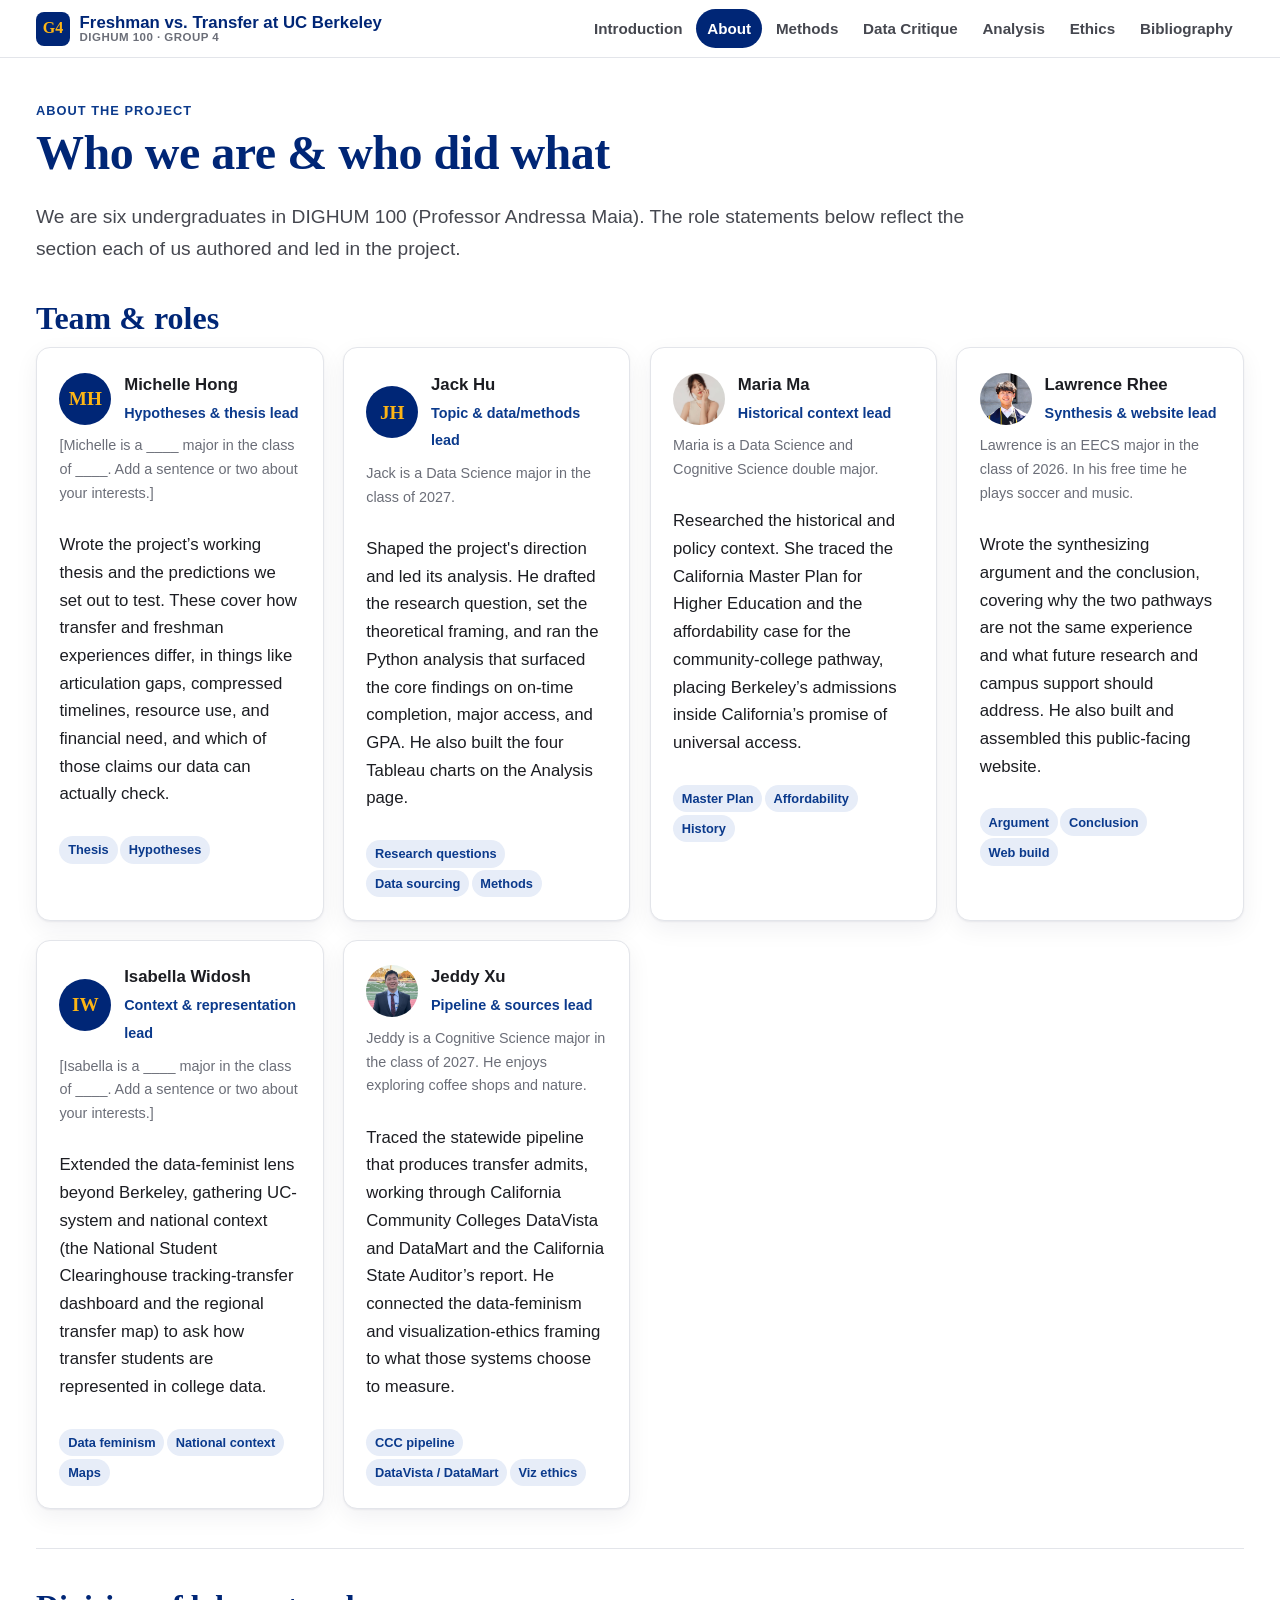
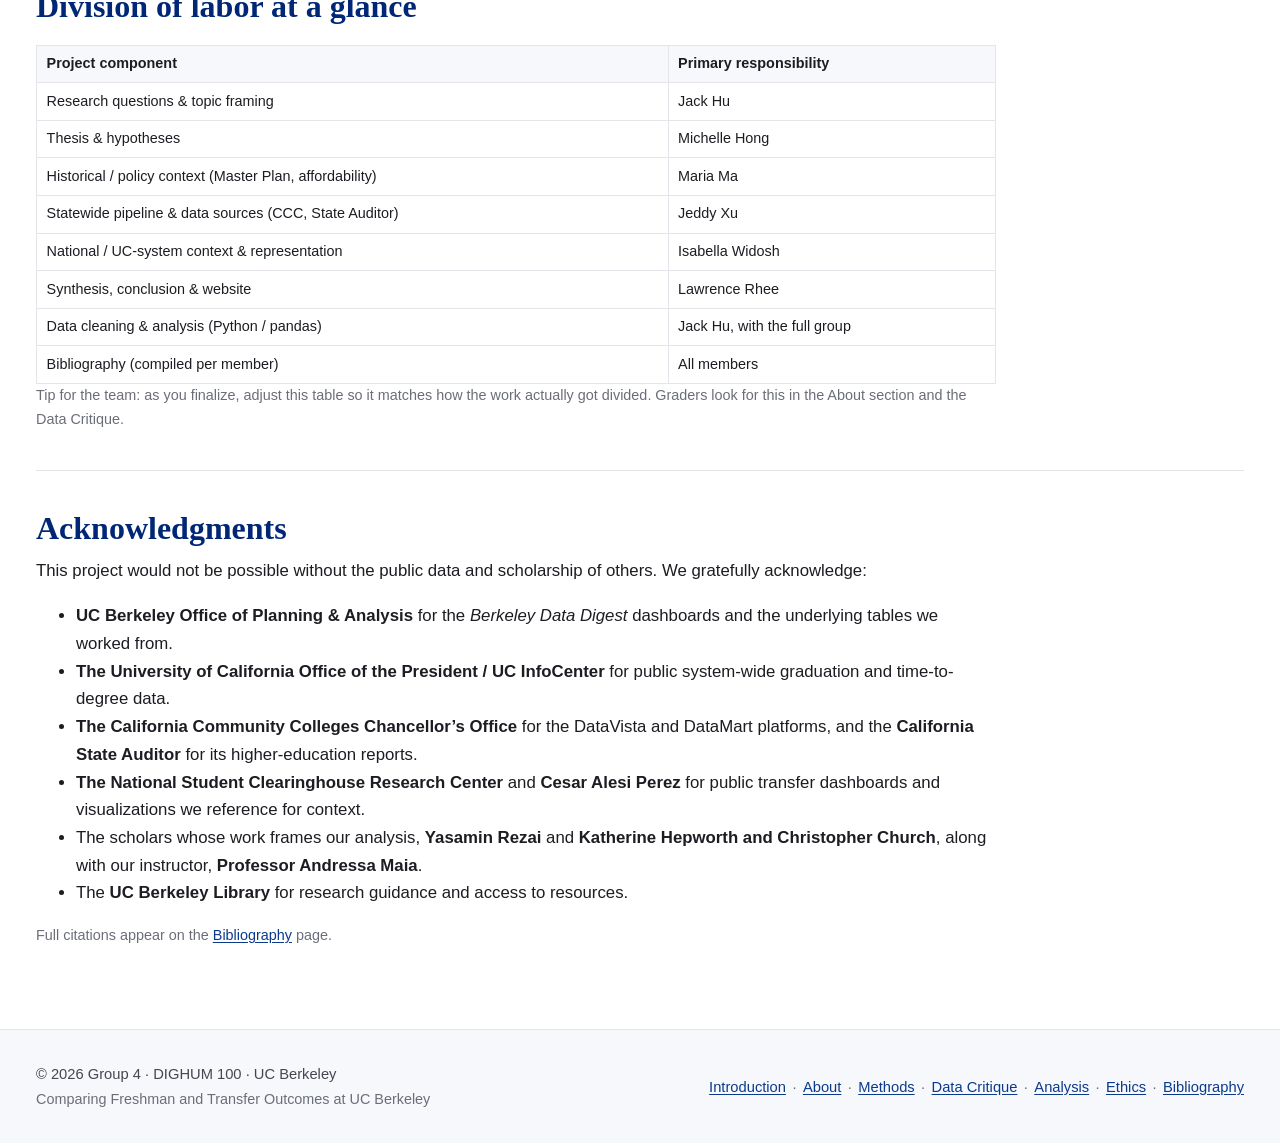
==== about.html @ 7265c047 "added bio" ====
<!DOCTYPE html>
<html lang="en">

<head>
  <meta charset="UTF-8" />
  <meta name="viewport" content="width=device-width, initial-scale=1.0" />
  <title>About · Freshman vs. Transfer Outcomes at UC Berkeley</title>
  <meta name="description"
    content="Group 4 member bios, role statements, and acknowledgments for the DIGHUM 100 project on UC Berkeley freshman vs. transfer outcomes." />
  <link rel="stylesheet" href="assets/css/styles.css" />
</head>

<body>
  <a class="skip-link" href="#main">Skip to main content</a>

  <header class="site-header">
    <div class="nav-wrap">
      <a class="brand" href="index.html">
        <span class="mark" aria-hidden="true">G4</span>
        <span class="brand-text">Freshman vs. Transfer at UC&nbsp;Berkeley<small>DIGHUM 100 · Group 4</small></span>
      </a>
      <nav class="site-nav" aria-label="Primary">
        <ul>
          <li><a href="index.html">Introduction</a></li>
          <li><a href="about.html" aria-current="page">About</a></li>
          <li><a href="methods.html">Methods</a></li>
          <li><a href="data-critique.html">Data Critique</a></li>
          <li><a href="analysis.html">Analysis</a></li>
          <li><a href="ethics.html">Ethics</a></li>
          <li><a href="bibliography.html">Bibliography</a></li>
        </ul>
      </nav>
    </div>
  </header>

  <main id="main" class="container">
    <span class="kicker">About the project</span>
    <h1>Who we are &amp; who did what</h1>
    <p class="lead prose-wide">We are six undergraduates in DIGHUM 100 (Professor Andressa Maia). The role
      statements below reflect the section each of us authored and led in the project.</p>

    <h2>Team &amp; roles</h2>
    <div class="grid grid-3">

      <article class="card bio-card">
        <div class="bio-head"><span class="avatar" aria-hidden="true">MH</span>
          <div><strong>Michelle Hong</strong><br><span class="role">Hypotheses &amp; thesis lead</span></div>
        </div>
        <p class="muted small">[Michelle is a ____ major in the class of ____. Add a sentence or two about your
          interests.]</p>
        <p>Wrote the project’s working thesis and the predictions we set out to test. These cover how transfer
          and freshman experiences differ, in things like articulation gaps, compressed timelines, resource use,
          and financial need, and which of those claims our data can actually check.</p>
        <div><span class="tag">Thesis</span><span class="tag">Hypotheses</span></div>
      </article>

      <article class="card bio-card">
        <div class="bio-head"><span class="avatar" aria-hidden="true">JH</span>
          <div><strong>Jack Hu</strong><br><span class="role">Topic &amp; data/methods lead</span></div>
        </div>
        <p class="muted small">Jack is a Data Science major in the class of 2027.</p>
        <p>Shaped the project's direction and led its analysis. He drafted the research question, set the
          theoretical framing, and ran the Python analysis that surfaced the core findings on on-time
          completion, major access, and GPA. He also built the four Tableau charts on the Analysis page.</p>
        <div><span class="tag">Research questions</span><span class="tag">Data sourcing</span><span
            class="tag">Methods</span></div>
      </article>

      <article class="card bio-card">
        <div class="bio-head"><img class="avatar" src="assets/img/maria-ma.jpg" alt="Maria Ma" width="52" height="52" />
          <div><strong>Maria Ma</strong><br><span class="role">Historical context lead</span></div>
        </div>
        <p class="muted small">Maria is a Data Science and Cognitive Science double major.</p>
        <p>Researched the historical and policy context. She traced the California Master Plan for Higher
          Education and the affordability case for the community-college pathway, placing Berkeley’s admissions
          inside California’s promise of universal access.</p>
        <div><span class="tag">Master Plan</span><span class="tag">Affordability</span><span class="tag">History</span>
        </div>
      </article>

      <article class="card bio-card">
        <div class="bio-head"><img class="avatar" src="assets/img/lawrence-rhee.jpg" alt="Lawrence Rhee" width="52"
            height="52" />
          <div><strong>Lawrence Rhee</strong><br><span class="role">Synthesis &amp; website lead</span></div>
        </div>
        <p class="muted small">Lawrence is an EECS major in the class of 2026. In his free time he plays soccer and
          music.</p>
        <p>Wrote the synthesizing argument and the conclusion, covering why the two pathways are not the same
          experience and what future research and campus support should address. He also built and assembled
          this public-facing website.</p>
        <div><span class="tag">Argument</span><span class="tag">Conclusion</span><span class="tag">Web build</span>
        </div>
      </article>

      <article class="card bio-card">
        <div class="bio-head"><span class="avatar" aria-hidden="true">IW</span>
          <div><strong>Isabella Widosh</strong><br><span class="role">Context &amp; representation lead</span></div>
        </div>
        <p class="muted small">[Isabella is a ____ major in the class of ____. Add a sentence or two about your
          interests.]</p>
        <p>Extended the data-feminist lens beyond Berkeley, gathering UC-system and national context (the
          National Student Clearinghouse tracking-transfer dashboard and the regional transfer map) to ask how
          transfer students are represented in college data.</p>
        <div><span class="tag">Data feminism</span><span class="tag">National context</span><span
            class="tag">Maps</span></div>
      </article>

      <article class="card bio-card">
        <div class="bio-head"><img class="avatar" src="assets/img/jeddy-xu.jpg" alt="Jeddy Xu" width="52" height="52" />
          <div><strong>Jeddy Xu</strong><br><span class="role">Pipeline &amp; sources lead</span></div>
        </div>
        <p class="muted small">Jeddy is a Cognitive Science major in the class of 2027. He enjoys exploring coffee shops
          and nature.</p>
        <p>Traced the statewide pipeline that produces transfer admits, working through California Community
          Colleges DataVista and DataMart and the California State Auditor’s report. He connected the
          data-feminism and visualization-ethics framing to what those systems choose to measure.</p>
        <div><span class="tag">CCC pipeline</span><span class="tag">DataVista / DataMart</span><span class="tag">Viz
            ethics</span></div>
      </article>

    </div>

    <hr class="rule" />

    <div class="prose-wide">
      <h2>Division of labor at a glance</h2>
      <div class="table-scroll">
        <table class="tbl">
          <thead>
            <tr>
              <th>Project component</th>
              <th>Primary responsibility</th>
            </tr>
          </thead>
          <tbody>
            <tr>
              <td>Research questions &amp; topic framing</td>
              <td>Jack Hu</td>
            </tr>
            <tr>
              <td>Thesis &amp; hypotheses</td>
              <td>Michelle Hong</td>
            </tr>
            <tr>
              <td>Historical / policy context (Master Plan, affordability)</td>
              <td>Maria Ma</td>
            </tr>
            <tr>
              <td>Statewide pipeline &amp; data sources (CCC, State Auditor)</td>
              <td>Jeddy Xu</td>
            </tr>
            <tr>
              <td>National / UC-system context &amp; representation</td>
              <td>Isabella Widosh</td>
            </tr>
            <tr>
              <td>Synthesis, conclusion &amp; website</td>
              <td>Lawrence Rhee</td>
            </tr>
            <tr>
              <td>Data cleaning &amp; analysis (Python / pandas)</td>
              <td>Jack Hu, with the full group</td>
            </tr>
            <tr>
              <td>Bibliography (compiled per member)</td>
              <td>All members</td>
            </tr>
          </tbody>
        </table>
      </div>
      <p class="muted small">Tip for the team: as you finalize, adjust this table so it matches how the work
        actually got divided. Graders look for this in the About section and the Data Critique.</p>
    </div>

    <hr class="rule" />

    <div class="prose-wide">
      <h2>Acknowledgments</h2>
      <p>This project would not be possible without the public data and scholarship of others. We gratefully
        acknowledge:</p>
      <ul>
        <li><strong>UC Berkeley Office of Planning &amp; Analysis</strong> for the <em>Berkeley Data Digest</em>
          dashboards and the underlying tables we worked from.</li>
        <li><strong>The University of California Office of the President / UC InfoCenter</strong> for public
          system-wide graduation and time-to-degree data.</li>
        <li><strong>The California Community Colleges Chancellor’s Office</strong> for the DataVista and DataMart
          platforms, and the <strong>California State Auditor</strong> for its higher-education reports.</li>
        <li><strong>The National Student Clearinghouse Research Center</strong> and <strong>Cesar Alesi Perez</strong>
          for public transfer dashboards and visualizations we reference for context.</li>
        <li>The scholars whose work frames our analysis, <strong>Yasamin Rezai</strong> and
          <strong>Katherine Hepworth and Christopher Church</strong>, along with our instructor,
          <strong>Professor Andressa Maia</strong>.
        </li>
        <li>The <strong>UC Berkeley Library</strong> for research guidance and access to resources.</li>
      </ul>
      <p class="muted small">Full citations appear on the <a href="bibliography.html">Bibliography</a> page.</p>
    </div>

  </main>

  <footer class="site-footer">
    <div class="footer-inner">
      <div>© 2026 Group 4 · DIGHUM 100 · UC Berkeley<br>
        <span class="muted small">Comparing Freshman and Transfer Outcomes at UC Berkeley</span>
      </div>
      <nav aria-label="Footer">
        <a href="index.html">Introduction</a><span class="footer-sep" aria-hidden="true">·</span><a
          href="about.html">About</a><span class="footer-sep" aria-hidden="true">·</span><a
          href="methods.html">Methods</a><span class="footer-sep" aria-hidden="true">·</span><a
          href="data-critique.html">Data Critique</a><span class="footer-sep" aria-hidden="true">·</span><a
          href="analysis.html">Analysis</a><span class="footer-sep" aria-hidden="true">·</span><a
          href="ethics.html">Ethics</a><span class="footer-sep" aria-hidden="true">·</span><a
          href="bibliography.html">Bibliography</a>
      </nav>
    </div>
  </footer>
</body>

</html>
---- assets/css/styles.css ----
/* =========================================================================
   Comparing Freshman and Transfer Outcomes at UC Berkeley
   DIGHUM 100 — Group 4
   Shared stylesheet for all pages.
   Palette: UC Berkeley "Berkeley Blue" + "California Gold" (used as accents
   only; gold never carries body text because gold-on-white fails contrast).
   ========================================================================= */

:root {
  --berkeley-blue: #002676;
  --blue-700: #0b3a8c;
  --blue-100: #e7edf8;
  --gold: #fdb515;
  --gold-soft: #fff4d6;
  --ink: #1c1d22;
  --ink-soft: #45474f;
  --muted: #6b6e78;
  --line: #e3e5ea;
  --bg: #ffffff;
  --bg-alt: #f6f8fc;
  --good: #1d7a46;
  --warn: #b25a00;

  --maxw: 78rem;
  --readw: 44rem;          /* comfortable measure for long-form prose */
  --radius: 14px;
  --radius-sm: 8px;
  --shadow: 0 1px 2px rgba(8, 20, 48, .06), 0 8px 24px rgba(8, 20, 48, .06);

  --serif: "Iowan Old Style", "Palatino Linotype", Palatino, Georgia, "Times New Roman", serif;
  --sans: -apple-system, BlinkMacSystemFont, "Segoe UI", Roboto, Helvetica, Arial, sans-serif;
}

/* ---------- reset-ish ---------- */
*, *::before, *::after { box-sizing: border-box; }
html { scroll-behavior: smooth; -webkit-text-size-adjust: 100%; }
@media (prefers-reduced-motion: reduce) {
  html { scroll-behavior: auto; }
  * { animation-duration: .001ms !important; transition-duration: .001ms !important; }
}
body {
  margin: 0;
  font-family: var(--sans);
  color: var(--ink);
  background: var(--bg);
  line-height: 1.65;
  font-size: 1.05rem;
}
img, svg, canvas, iframe { max-width: 100%; }
img { height: auto; }

/* ---------- accessibility helpers ---------- */
.skip-link {
  position: absolute; left: -999px; top: 0; z-index: 100;
  background: var(--berkeley-blue); color: #fff; padding: .7rem 1rem;
  border-radius: 0 0 var(--radius-sm) 0; font-weight: 600;
}
.skip-link:focus { left: 0; }
.visually-hidden {
  position: absolute !important; width: 1px; height: 1px;
  padding: 0; margin: -1px; overflow: hidden; clip: rect(0 0 0 0); white-space: nowrap; border: 0;
}
/* Focus ring uses Berkeley blue (13.6:1 on white, WCAG 2.2 SC 1.4.11 pass) with a
   gold halo so it also reads on dark surfaces like the nav pills. */
:focus-visible { outline: 3px solid var(--berkeley-blue); outline-offset: 2px; box-shadow: 0 0 0 5px rgba(253,181,21,.5); border-radius: 4px; }

/* ---------- links & headings ---------- */
a { color: var(--blue-700); text-underline-offset: 2px; }
a:hover { color: var(--berkeley-blue); }
h1, h2, h3, h4 { font-family: var(--serif); line-height: 1.2; color: var(--berkeley-blue); }
h1 { font-size: clamp(1.9rem, 1.2rem + 2.6vw, 3rem); margin: 0 0 .4em; letter-spacing: -.01em; }
h2 { font-size: clamp(1.4rem, 1.1rem + 1.4vw, 2rem); margin: 2.2rem 0 .6rem; }
h3 { font-size: 1.25rem; margin: 1.6rem 0 .4rem; color: var(--ink); }
p { margin: 0 0 1.1rem; }
.lead { font-size: 1.2rem; color: var(--ink-soft); }
.muted { color: var(--muted); }
.small { font-size: .9rem; }

/* ---------- header / nav ---------- */
.site-header {
  position: sticky; top: 0; z-index: 50;
  background: rgba(255,255,255,.92);
  backdrop-filter: saturate(140%) blur(8px);
  border-bottom: 1px solid var(--line);
}
.nav-wrap {
  max-width: var(--maxw); margin: 0 auto; padding: .55rem 1.25rem;
  display: flex; align-items: center; gap: 1rem; flex-wrap: wrap;
}
.brand { display: flex; align-items: center; gap: .6rem; text-decoration: none; color: var(--berkeley-blue); font-weight: 700; }
.brand .mark {
  width: 34px; height: 34px; border-radius: 8px; flex: none;
  background: var(--berkeley-blue);
  display: grid; place-items: center; color: var(--gold); font-family: var(--serif); font-weight: 800; font-size: 1rem;
}
.brand .brand-text { display: flex; flex-direction: column; line-height: 1.05; }
.brand .brand-text small { font-weight: 600; color: var(--muted); font-size: .72rem; letter-spacing: .04em; text-transform: uppercase; }
.site-nav { margin-left: auto; }
.site-nav ul { list-style: none; display: flex; flex-wrap: wrap; gap: .15rem; margin: 0; padding: 0; }
.site-nav a {
  display: block; padding: .45rem .7rem; border-radius: 999px; text-decoration: none;
  color: var(--ink-soft); font-weight: 600; font-size: .95rem;
}
.site-nav a:hover { background: var(--blue-100); color: var(--berkeley-blue); }
.site-nav a[aria-current="page"] { background: var(--berkeley-blue); color: #fff; }

/* ---------- layout ---------- */
.container { max-width: var(--maxw); margin: 0 auto; padding: 2.4rem 1.25rem 4rem; }
.prose { max-width: var(--readw); }
.prose-wide { max-width: 60rem; }
section { scroll-margin-top: 5rem; }

/* ---------- hero ---------- */
.hero {
  background:
    radial-gradient(1200px 480px at 85% -10%, rgba(253,181,21,.18), transparent 60%),
    linear-gradient(180deg, #f3f6fd 0%, #ffffff 100%);
  border-bottom: 1px solid var(--line);
}
.hero-inner { max-width: var(--maxw); margin: 0 auto; padding: 3.5rem 1.25rem 2.6rem; }
.hero .eyebrow {
  display: inline-block; font-weight: 700; letter-spacing: .08em; text-transform: uppercase;
  font-size: .78rem; color: var(--blue-700); background: var(--blue-100);
  padding: .3rem .7rem; border-radius: 999px; margin-bottom: 1rem;
}
.hero h1 { max-width: 18ch; }
.hero .lead { max-width: 52ch; }

/* ---------- buttons ---------- */
.btn {
  display: inline-flex; align-items: center; gap: .5rem;
  background: var(--berkeley-blue); color: #fff; text-decoration: none;
  padding: .7rem 1.15rem; border-radius: 999px; font-weight: 700; border: 2px solid var(--berkeley-blue);
}
.btn:hover { background: var(--blue-700); color: #fff; }
.btn.secondary { background: transparent; color: var(--berkeley-blue); }
.btn.secondary:hover { background: var(--blue-100); color: var(--berkeley-blue); }
.btn-row { display: flex; flex-wrap: wrap; gap: .7rem; margin-top: 1.4rem; }

/* ---------- cards & grids ---------- */
.grid { display: grid; gap: 1.2rem; }
.grid-2 { grid-template-columns: repeat(auto-fit, minmax(15rem, 1fr)); }
.grid-3 { grid-template-columns: repeat(auto-fit, minmax(16rem, 1fr)); }
.card {
  background: var(--bg); border: 1px solid var(--line); border-radius: var(--radius);
  padding: 1.4rem; box-shadow: var(--shadow);
}
.card h3 { margin-top: 0; }

/* question cards on the home page */
.rq { border-left: 5px solid var(--gold); background: var(--bg-alt); }
.rq .num { font-family: var(--serif); font-weight: 800; color: var(--berkeley-blue); font-size: 1.1rem; }

/* ---------- bios ---------- */
.bio-card { display: flex; flex-direction: column; gap: .5rem; }
.bio-head { display: flex; align-items: center; gap: .8rem; }
.avatar {
  width: 52px; height: 52px; border-radius: 50%; flex: none; object-fit: cover;
  background: var(--berkeley-blue); color: var(--gold);
  display: grid; place-items: center; font-family: var(--serif); font-weight: 800; font-size: 1.2rem;
}
.bio-card .role { font-weight: 700; color: var(--blue-700); font-size: .9rem; }
.tag {
  display: inline-block; font-size: .8rem; font-weight: 600;
  background: var(--blue-100); color: var(--blue-700); padding: .2rem .55rem; border-radius: 999px; margin: .15rem .15rem 0 0;
}

/* ---------- figures & charts ("splitting-a-sentence") ---------- */
figure.figure { margin: 2rem 0; }
.figure.float-wide { max-width: 60rem; }
.chart-box {
  position: relative; background: var(--bg); border: 1px solid var(--line);
  border-radius: var(--radius); padding: 1rem 1.1rem 1.2rem; box-shadow: var(--shadow);
}
.chart-box canvas { width: 100% !important; }
.chart-title { font-family: var(--serif); font-weight: 700; color: var(--berkeley-blue); margin: .1rem 0 .2rem; font-size: 1.1rem; }
figcaption {
  font-size: .92rem; color: var(--ink-soft); margin-top: .7rem; padding-left: .9rem;
  border-left: 3px solid var(--gold);
}
figcaption .src { color: var(--muted); display: block; margin-top: .3rem; font-size: .85rem; }
details.data-table { margin-top: .7rem; }
details.data-table summary { cursor: pointer; font-weight: 600; color: var(--blue-700); font-size: .9rem; }
table.tbl { border-collapse: collapse; width: 100%; margin-top: .6rem; font-size: .9rem; }
table.tbl th, table.tbl td { border: 1px solid var(--line); padding: .4rem .6rem; text-align: left; }
table.tbl th { background: var(--bg-alt); }

/* ---------- callouts ---------- */
.callout { border-radius: var(--radius); padding: 1rem 1.2rem; margin: 1.6rem 0; border: 1px solid var(--line); }
.callout h3 { margin-top: 0; }
.callout.note { background: var(--blue-100); border-color: #c9d8f3; }
.callout.lens { background: var(--gold-soft); border-color: #f3dca0; }
.callout.lens h3 { color: #7a4d00; }

/* draft / placeholder banner — DELETE before final submission */
.draft-banner {
  background: repeating-linear-gradient(45deg, #fff6e6, #fff6e6 12px, #fdeecb 12px, #fdeecb 24px);
  border: 1px solid #e9c879; color: #7a4d00;
  padding: .7rem 1.1rem; border-radius: var(--radius-sm); font-size: .92rem;
  display: flex; gap: .6rem; align-items: flex-start; margin: 1.4rem 0;
}
.draft-banner strong { color: #6a3d00; }

/* ---------- timeline ---------- */
.timeline { position: relative; margin: 1.6rem 0; padding-left: 1.6rem; border-left: 3px solid var(--blue-100); }
.timeline-item { position: relative; padding: 0 0 1.6rem .4rem; }
.timeline-item::before {
  content: ""; position: absolute; left: calc(-1.6rem - 9px); top: .35rem;
  width: 15px; height: 15px; border-radius: 50%; background: var(--gold); border: 3px solid #fff; box-shadow: 0 0 0 2px var(--gold);
}
.timeline-item .yr { font-family: var(--serif); font-weight: 800; color: var(--berkeley-blue); }
.timeline-item h3 { margin: .1rem 0 .2rem; }

/* ---------- diagram / illustration figures ---------- */
.diagram { background: var(--bg-alt); border: 1px solid var(--line); border-radius: var(--radius); padding: 1.2rem; overflow-x: auto; }
.table-scroll { overflow-x: auto; }

/* ---------- bibliography ---------- */
.bib-group { margin-bottom: 1.8rem; }
.bib-list { list-style: none; padding: 0; margin: 0; }
.bib-list li {
  padding-left: 2.2rem; text-indent: -2.2rem; /* hanging indent, MLA-style */
  margin-bottom: 1rem; line-height: 1.55;
}
.bib-list li a { word-break: break-word; }

/* ---------- misc ---------- */
.kicker { text-transform: uppercase; letter-spacing: .08em; font-size: .8rem; font-weight: 700; color: var(--blue-700); }
hr.rule { border: 0; border-top: 1px solid var(--line); margin: 2.4rem 0; }
.toc { font-size: .95rem; }
.toc a { display: inline-block; padding: .2rem .1rem; }

/* ---------- footer ---------- */
.site-footer { border-top: 1px solid var(--line); background: var(--bg-alt); }
.footer-inner {
  max-width: var(--maxw); margin: 0 auto; padding: 2rem 1.25rem;
  display: flex; flex-wrap: wrap; gap: 1rem 2rem; justify-content: space-between; align-items: center;
  color: var(--ink-soft); font-size: .92rem;
}
.footer-inner nav { display: flex; flex-wrap: wrap; align-items: center; gap: .1rem .4rem; }
.footer-inner nav a { white-space: nowrap; }
.footer-inner nav .footer-sep { color: var(--muted); }

/* ---------- responsive ---------- */
@media (max-width: 720px) {
  body { font-size: 1rem; }
  .site-nav { width: 100%; margin-left: 0; }
  .site-nav ul { justify-content: flex-start; }
  .hero-inner { padding-top: 2.4rem; }
  table.tbl { font-size: .9rem; }
  .table-scroll table.tbl { min-width: 560px; }   /* scroll instead of crushing columns */
  .diagram svg { min-width: 460px; }               /* keep illustration labels legible */
}
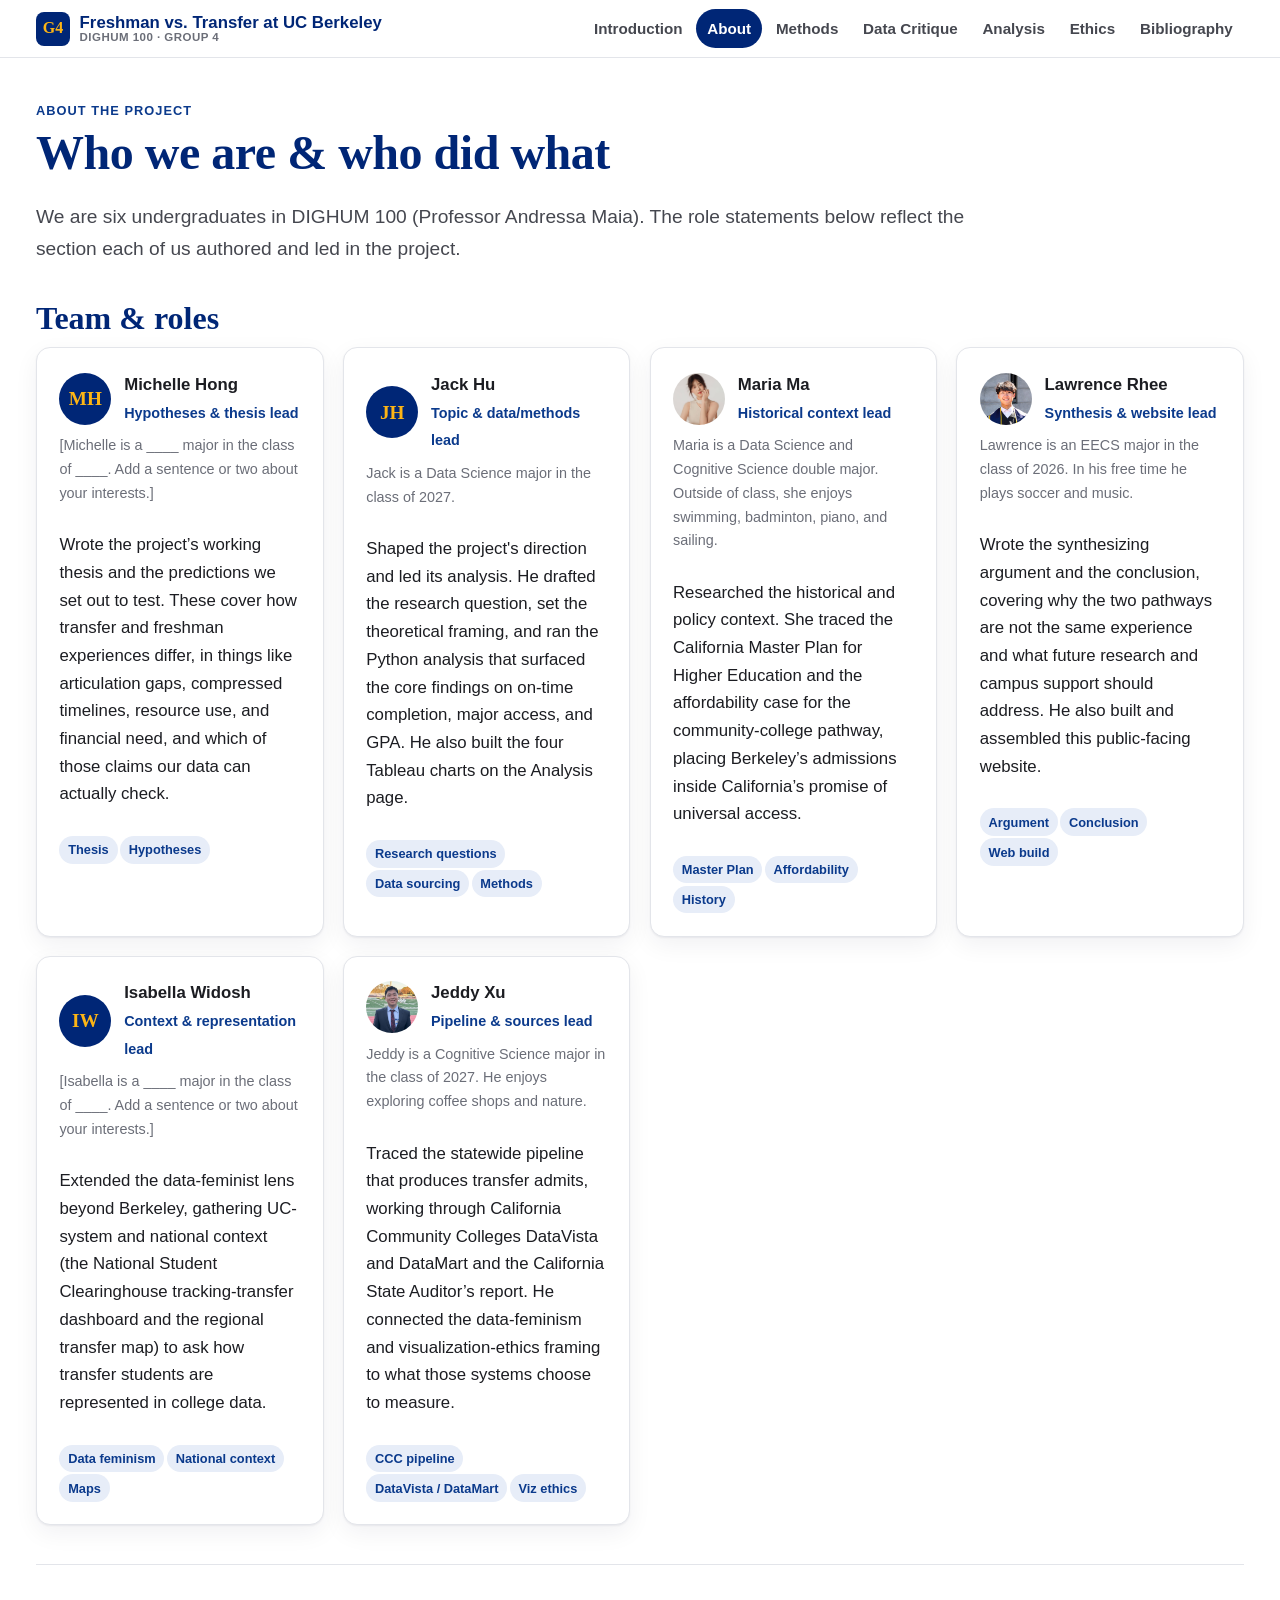
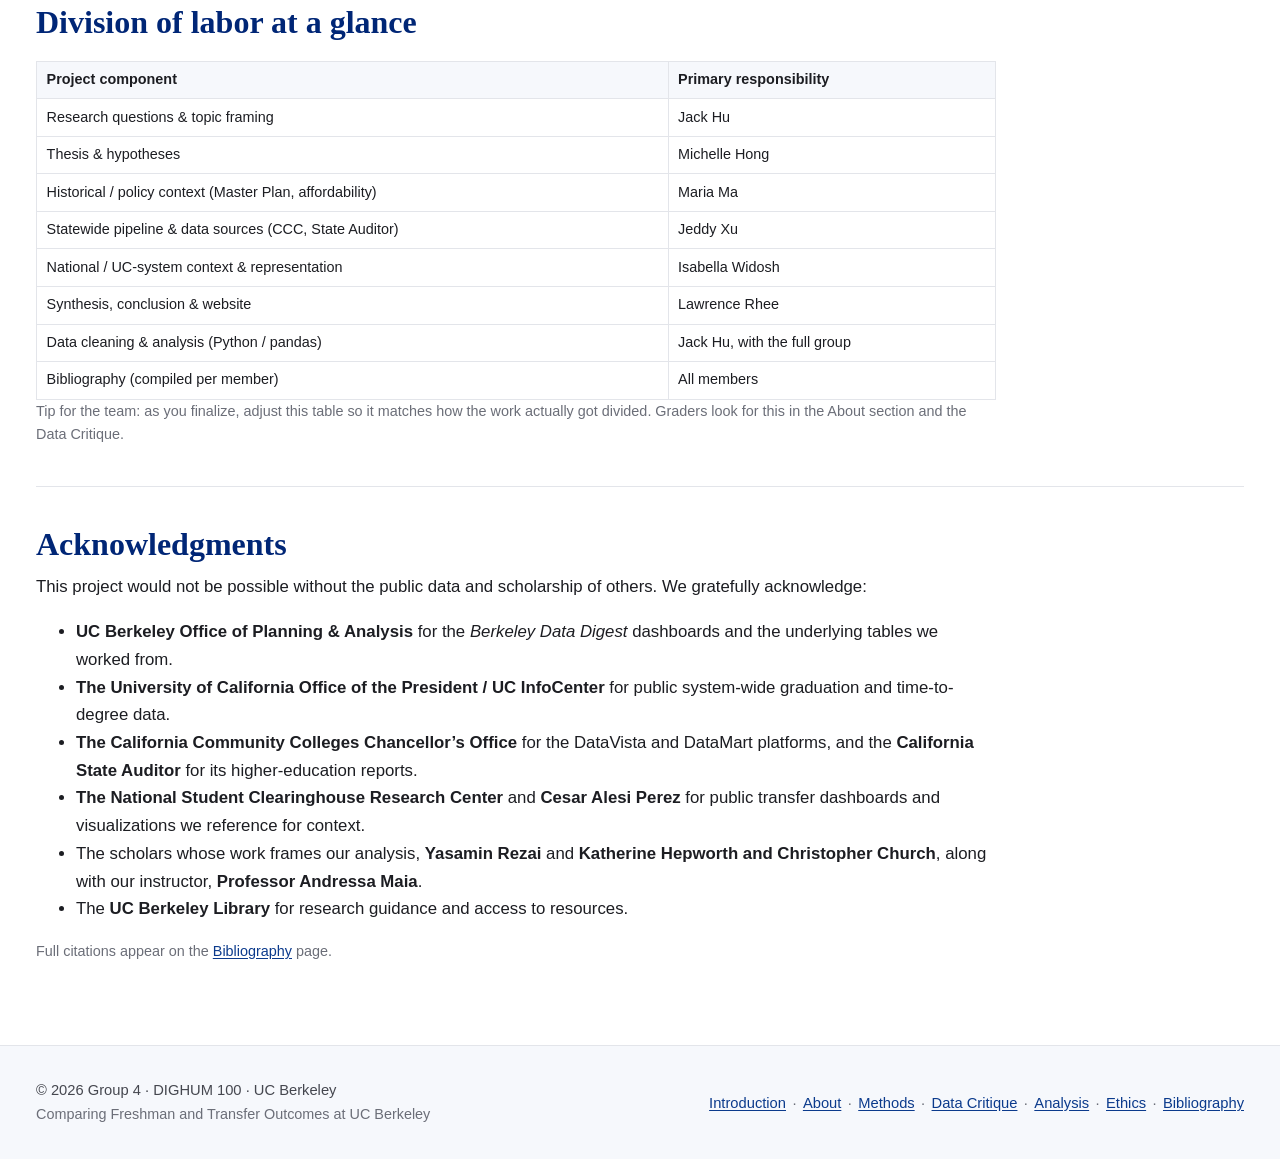
==== commit 76ebd246: "update bio" ====
--- a/about.html
+++ b/about.html
@@ -70,7 +70,7 @@
         <div class="bio-head"><img class="avatar" src="assets/img/maria-ma.jpg" alt="Maria Ma" width="52" height="52" />
           <div><strong>Maria Ma</strong><br><span class="role">Historical context lead</span></div>
         </div>
-        <p class="muted small">Maria is a Data Science and Cognitive Science double major.</p>
+        <p class="muted small">Maria is a Data Science and Cognitive Science double major. Outside of class, she enjoys swimming, badminton, piano, and sailing.</p>
         <p>Researched the historical and policy context. She traced the California Master Plan for Higher
           Education and the affordability case for the community-college pathway, placing Berkeley’s admissions
           inside California’s promise of universal access.</p>
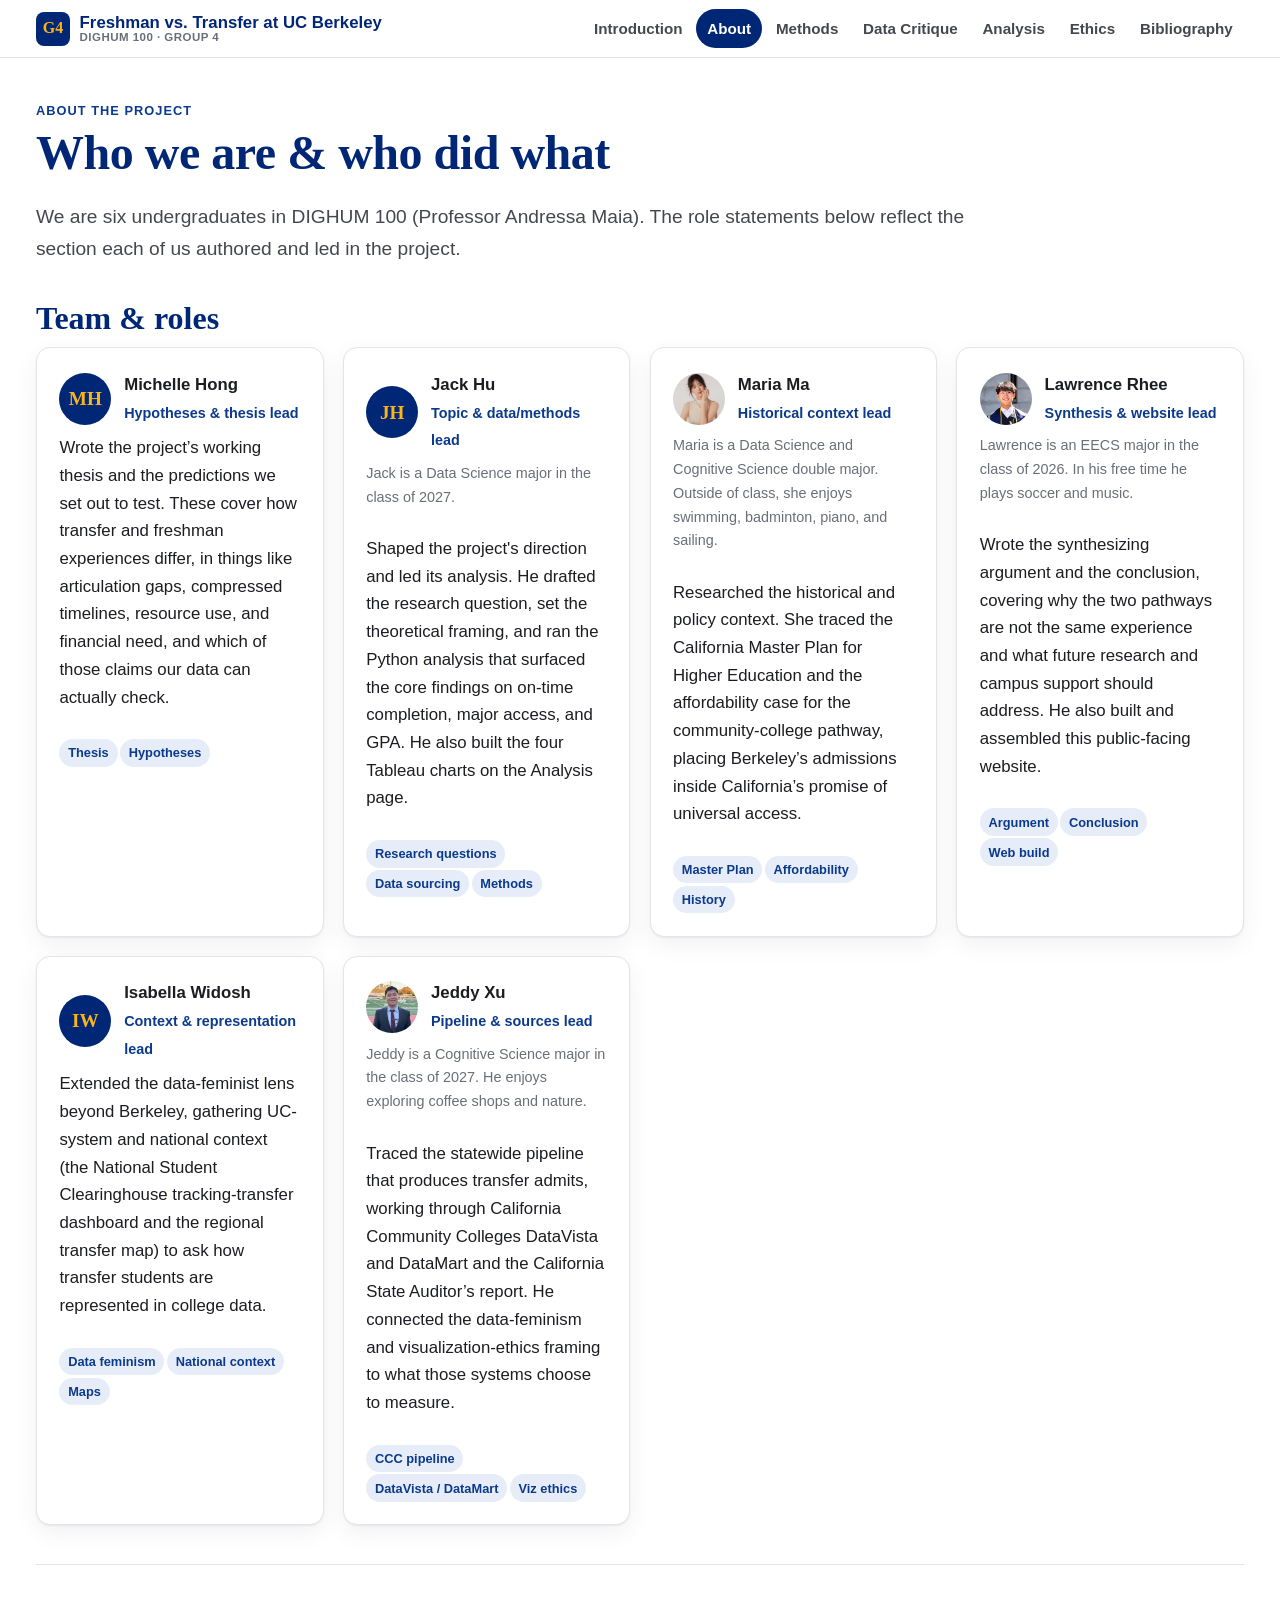
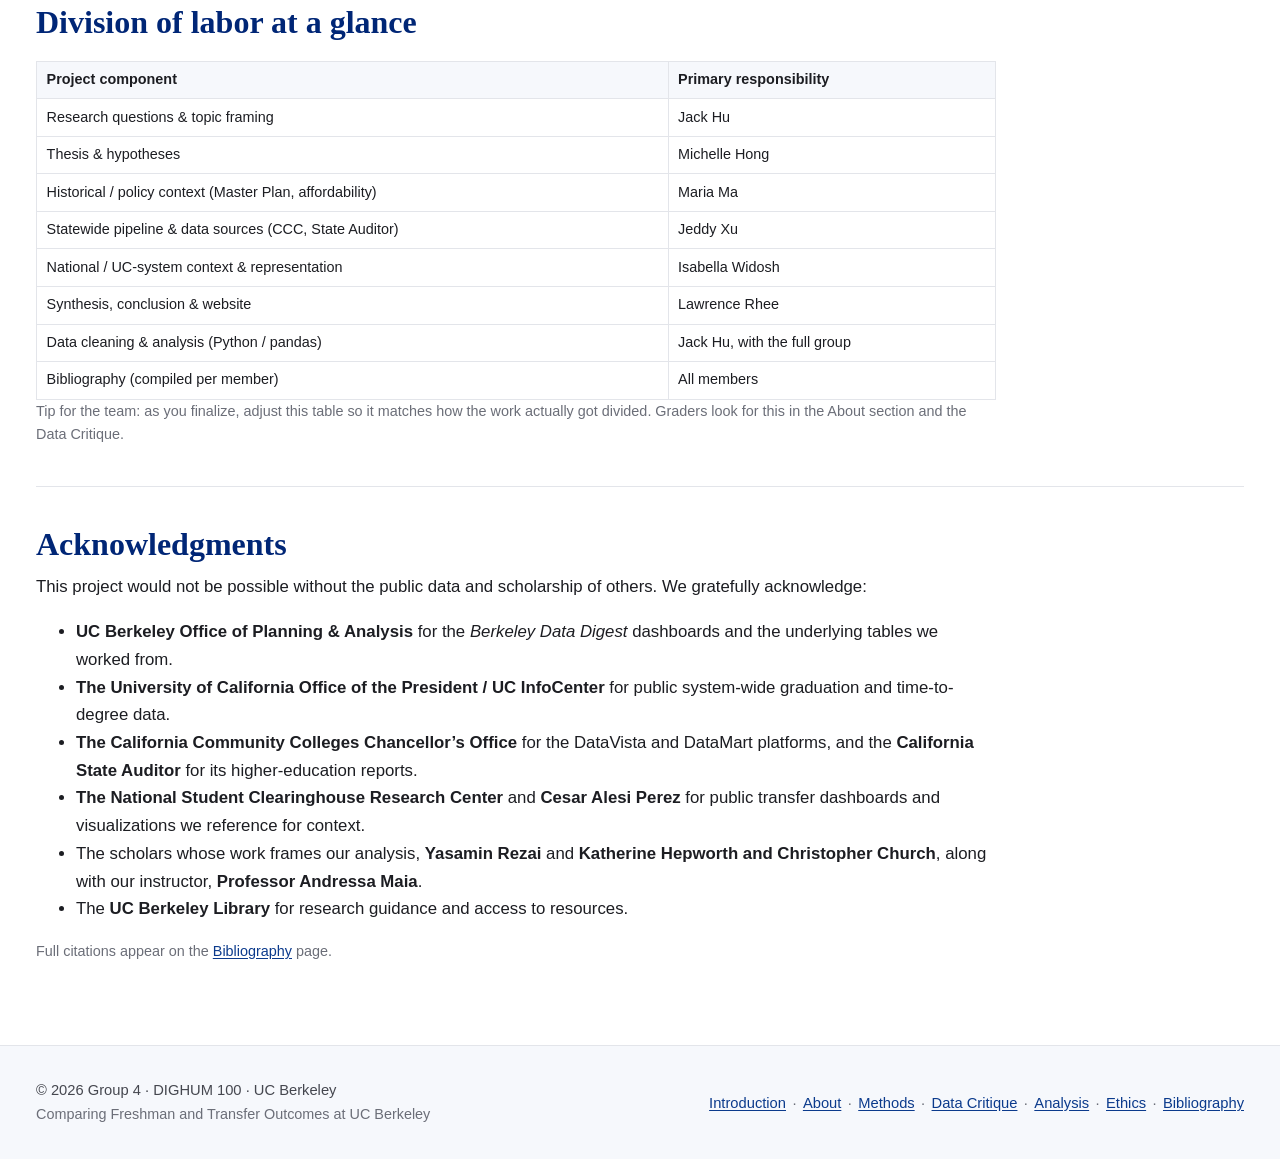
==== commit 28ad0dec: "Remove Michelle and Isabella bio placeholders" ====
--- a/about.html
+++ b/about.html
@@ -46,8 +46,6 @@
         <div class="bio-head"><span class="avatar" aria-hidden="true">MH</span>
           <div><strong>Michelle Hong</strong><br><span class="role">Hypotheses &amp; thesis lead</span></div>
         </div>
-        <p class="muted small">[Michelle is a ____ major in the class of ____. Add a sentence or two about your
-          interests.]</p>
         <p>Wrote the project’s working thesis and the predictions we set out to test. These cover how transfer
           and freshman experiences differ, in things like articulation gaps, compressed timelines, resource use,
           and financial need, and which of those claims our data can actually check.</p>
@@ -96,8 +94,6 @@
         <div class="bio-head"><span class="avatar" aria-hidden="true">IW</span>
           <div><strong>Isabella Widosh</strong><br><span class="role">Context &amp; representation lead</span></div>
         </div>
-        <p class="muted small">[Isabella is a ____ major in the class of ____. Add a sentence or two about your
-          interests.]</p>
         <p>Extended the data-feminist lens beyond Berkeley, gathering UC-system and national context (the
           National Student Clearinghouse tracking-transfer dashboard and the regional transfer map) to ask how
           transfer students are represented in college data.</p>
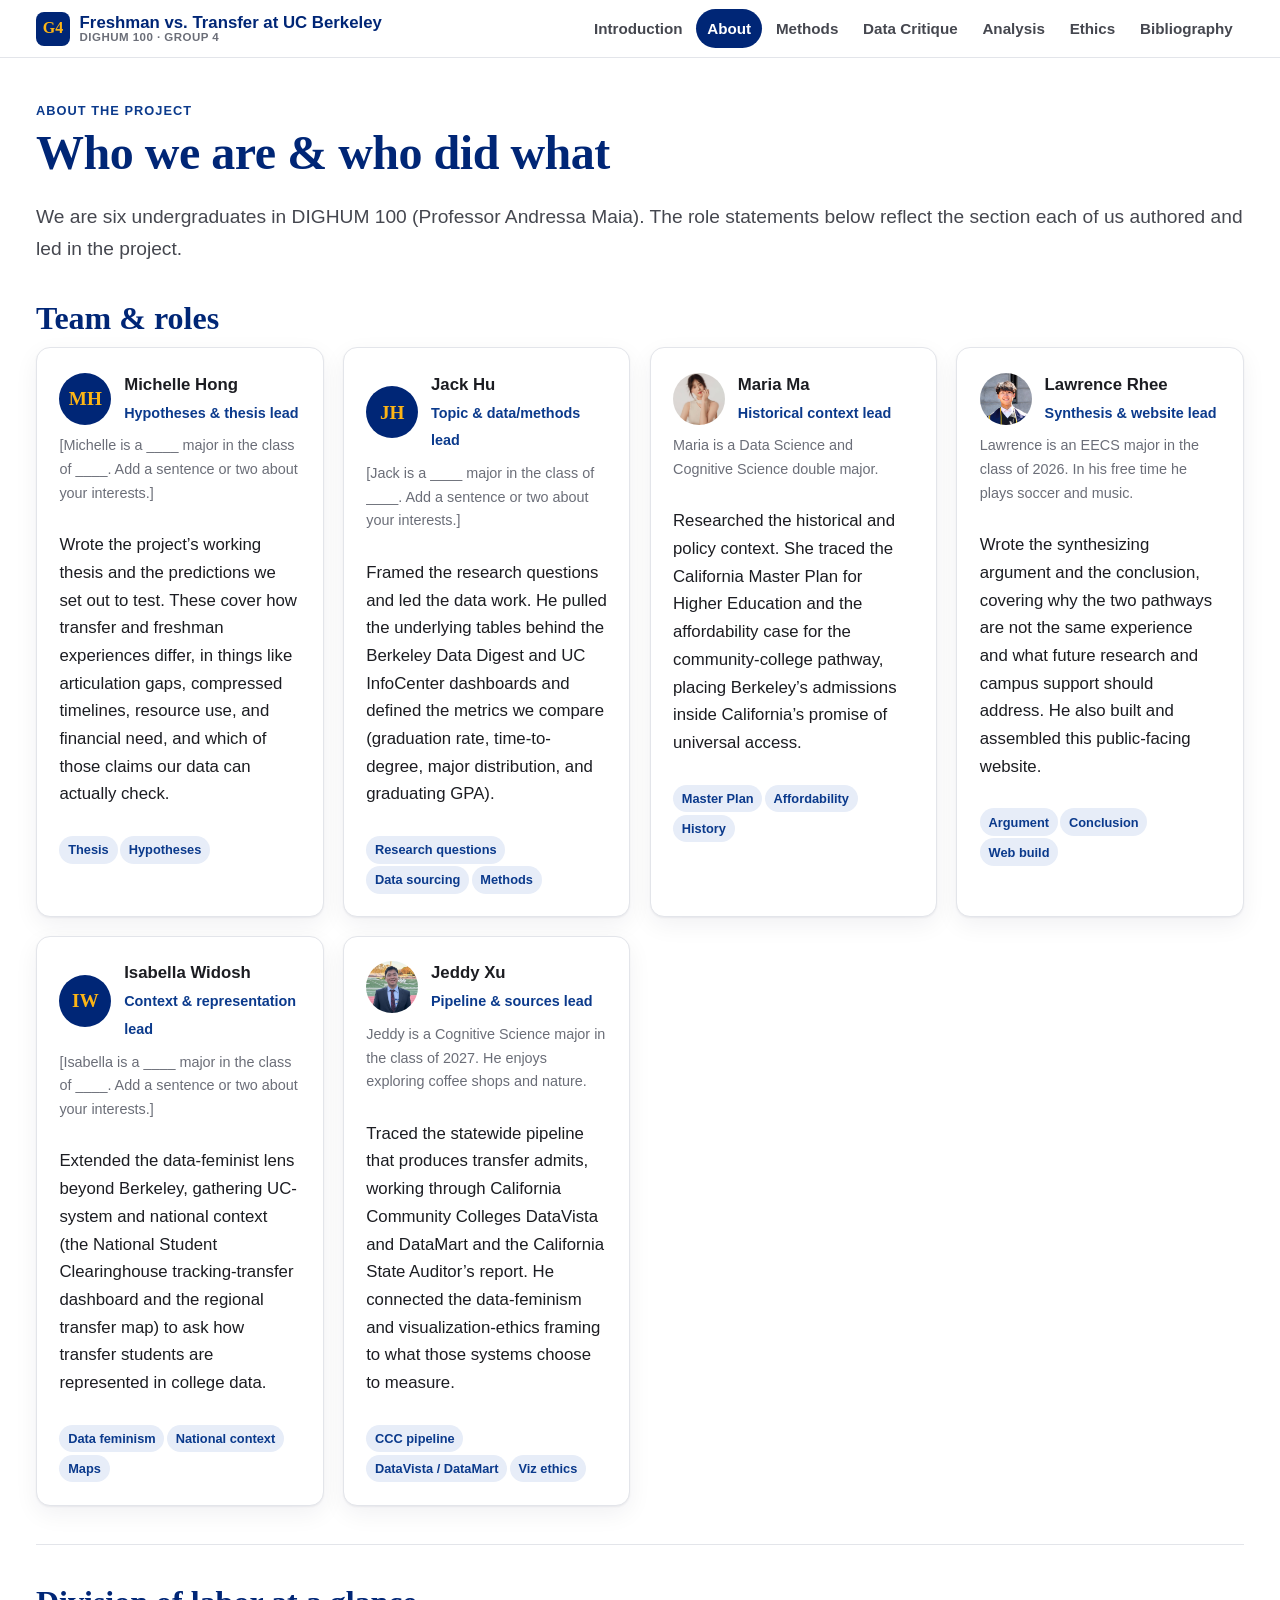
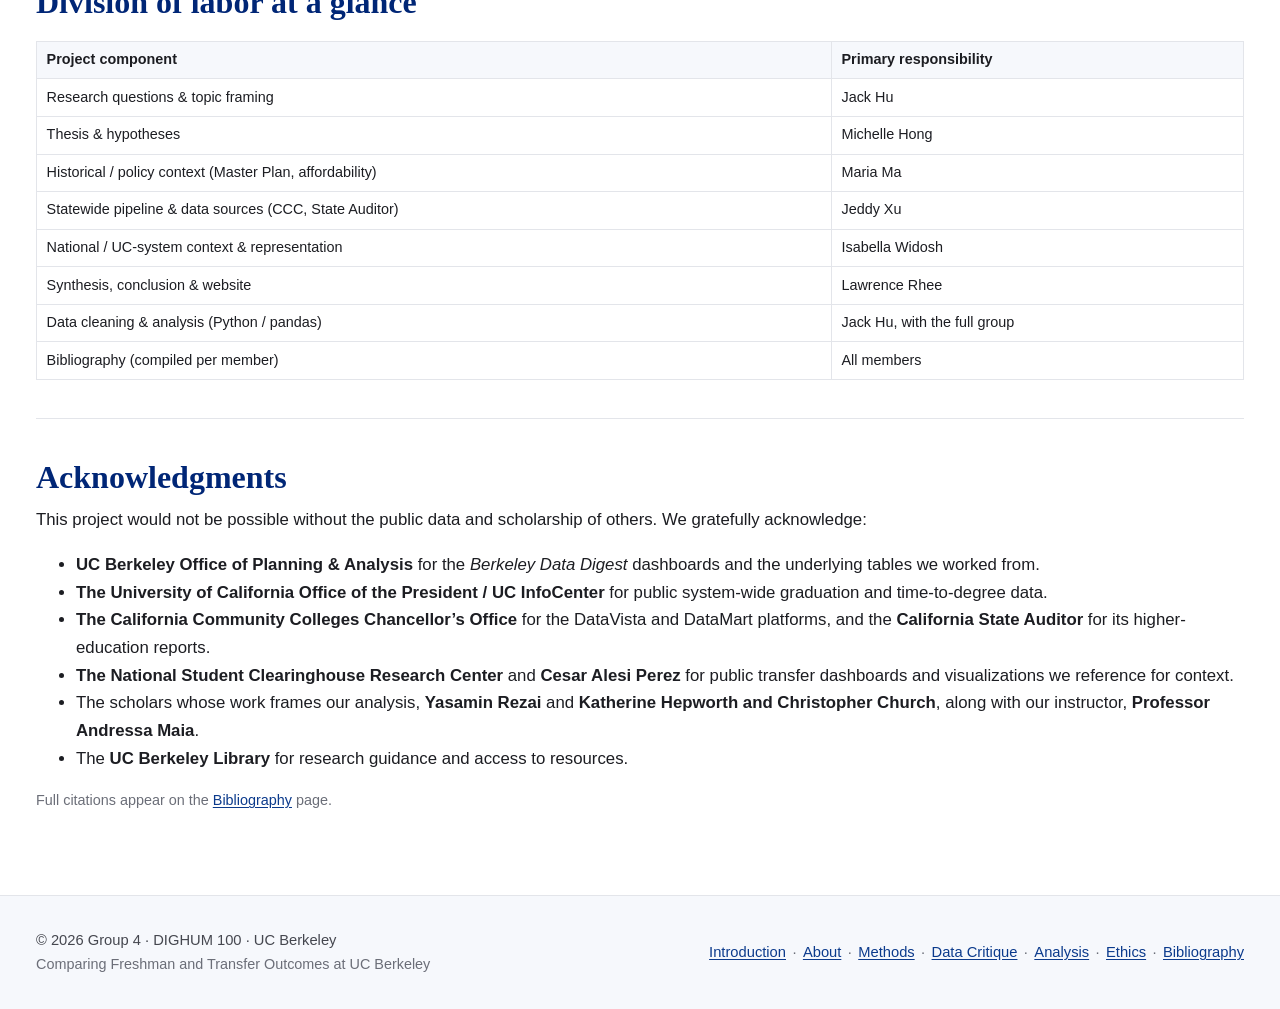
==== commit fcc89632: "Remove tip-for-team note, widen prose text, center figures, add Berkeley seal" ====
--- a/about.html
+++ b/about.html
@@ -1,15 +1,12 @@
 <!DOCTYPE html>
 <html lang="en">
-
 <head>
   <meta charset="UTF-8" />
   <meta name="viewport" content="width=device-width, initial-scale=1.0" />
   <title>About · Freshman vs. Transfer Outcomes at UC Berkeley</title>
-  <meta name="description"
-    content="Group 4 member bios, role statements, and acknowledgments for the DIGHUM 100 project on UC Berkeley freshman vs. transfer outcomes." />
+  <meta name="description" content="Group 4 member bios, role statements, and acknowledgments for the DIGHUM 100 project on UC Berkeley freshman vs. transfer outcomes." />
   <link rel="stylesheet" href="assets/css/styles.css" />
 </head>
-
 <body>
   <a class="skip-link" href="#main">Skip to main content</a>
 
@@ -44,8 +41,8 @@
 
       <article class="card bio-card">
         <div class="bio-head"><span class="avatar" aria-hidden="true">MH</span>
-          <div><strong>Michelle Hong</strong><br><span class="role">Hypotheses &amp; thesis lead</span></div>
-        </div>
+          <div><strong>Michelle Hong</strong><br><span class="role">Hypotheses &amp; thesis lead</span></div></div>
+        <p class="muted small">[Michelle is a ____ major in the class of ____. Add a sentence or two about your interests.]</p>
         <p>Wrote the project’s working thesis and the predictions we set out to test. These cover how transfer
           and freshman experiences differ, in things like articulation gaps, compressed timelines, resource use,
           and financial need, and which of those claims our data can actually check.</p>
@@ -54,64 +51,52 @@
 
       <article class="card bio-card">
         <div class="bio-head"><span class="avatar" aria-hidden="true">JH</span>
-          <div><strong>Jack Hu</strong><br><span class="role">Topic &amp; data/methods lead</span></div>
-        </div>
-        <p class="muted small">Jack is a Data Science major in the class of 2027.</p>
-        <p>Shaped the project's direction and led its analysis. He drafted the research question, set the
-          theoretical framing, and ran the Python analysis that surfaced the core findings on on-time
-          completion, major access, and GPA. He also built the four Tableau charts on the Analysis page.</p>
-        <div><span class="tag">Research questions</span><span class="tag">Data sourcing</span><span
-            class="tag">Methods</span></div>
+          <div><strong>Jack Hu</strong><br><span class="role">Topic &amp; data/methods lead</span></div></div>
+        <p class="muted small">[Jack is a ____ major in the class of ____. Add a sentence or two about your interests.]</p>
+        <p>Framed the research questions and led the data work. He pulled the underlying tables behind the
+          Berkeley Data Digest and UC InfoCenter dashboards and defined the metrics we compare (graduation rate,
+          time-to-degree, major distribution, and graduating GPA).</p>
+        <div><span class="tag">Research questions</span><span class="tag">Data sourcing</span><span class="tag">Methods</span></div>
       </article>
 
       <article class="card bio-card">
         <div class="bio-head"><img class="avatar" src="assets/img/maria-ma.jpg" alt="Maria Ma" width="52" height="52" />
-          <div><strong>Maria Ma</strong><br><span class="role">Historical context lead</span></div>
-        </div>
-        <p class="muted small">Maria is a Data Science and Cognitive Science double major. Outside of class, she enjoys swimming, badminton, piano, and sailing.</p>
+          <div><strong>Maria Ma</strong><br><span class="role">Historical context lead</span></div></div>
+        <p class="muted small">Maria is a Data Science and Cognitive Science double major.</p>
         <p>Researched the historical and policy context. She traced the California Master Plan for Higher
           Education and the affordability case for the community-college pathway, placing Berkeley’s admissions
           inside California’s promise of universal access.</p>
-        <div><span class="tag">Master Plan</span><span class="tag">Affordability</span><span class="tag">History</span>
-        </div>
+        <div><span class="tag">Master Plan</span><span class="tag">Affordability</span><span class="tag">History</span></div>
       </article>
 
       <article class="card bio-card">
-        <div class="bio-head"><img class="avatar" src="assets/img/lawrence-rhee.jpg" alt="Lawrence Rhee" width="52"
-            height="52" />
-          <div><strong>Lawrence Rhee</strong><br><span class="role">Synthesis &amp; website lead</span></div>
-        </div>
-        <p class="muted small">Lawrence is an EECS major in the class of 2026. In his free time he plays soccer and
-          music.</p>
+        <div class="bio-head"><img class="avatar" src="assets/img/lawrence-rhee.jpg" alt="Lawrence Rhee" width="52" height="52" />
+          <div><strong>Lawrence Rhee</strong><br><span class="role">Synthesis &amp; website lead</span></div></div>
+        <p class="muted small">Lawrence is an EECS major in the class of 2026. In his free time he plays soccer and music.</p>
         <p>Wrote the synthesizing argument and the conclusion, covering why the two pathways are not the same
           experience and what future research and campus support should address. He also built and assembled
           this public-facing website.</p>
-        <div><span class="tag">Argument</span><span class="tag">Conclusion</span><span class="tag">Web build</span>
-        </div>
+        <div><span class="tag">Argument</span><span class="tag">Conclusion</span><span class="tag">Web build</span></div>
       </article>
 
       <article class="card bio-card">
         <div class="bio-head"><span class="avatar" aria-hidden="true">IW</span>
-          <div><strong>Isabella Widosh</strong><br><span class="role">Context &amp; representation lead</span></div>
-        </div>
+          <div><strong>Isabella Widosh</strong><br><span class="role">Context &amp; representation lead</span></div></div>
+        <p class="muted small">[Isabella is a ____ major in the class of ____. Add a sentence or two about your interests.]</p>
         <p>Extended the data-feminist lens beyond Berkeley, gathering UC-system and national context (the
           National Student Clearinghouse tracking-transfer dashboard and the regional transfer map) to ask how
           transfer students are represented in college data.</p>
-        <div><span class="tag">Data feminism</span><span class="tag">National context</span><span
-            class="tag">Maps</span></div>
+        <div><span class="tag">Data feminism</span><span class="tag">National context</span><span class="tag">Maps</span></div>
       </article>
 
       <article class="card bio-card">
         <div class="bio-head"><img class="avatar" src="assets/img/jeddy-xu.jpg" alt="Jeddy Xu" width="52" height="52" />
-          <div><strong>Jeddy Xu</strong><br><span class="role">Pipeline &amp; sources lead</span></div>
-        </div>
-        <p class="muted small">Jeddy is a Cognitive Science major in the class of 2027. He enjoys exploring coffee shops
-          and nature.</p>
+          <div><strong>Jeddy Xu</strong><br><span class="role">Pipeline &amp; sources lead</span></div></div>
+        <p class="muted small">Jeddy is a Cognitive Science major in the class of 2027. He enjoys exploring coffee shops and nature.</p>
         <p>Traced the statewide pipeline that produces transfer admits, working through California Community
           Colleges DataVista and DataMart and the California State Auditor’s report. He connected the
           data-feminism and visualization-ethics framing to what those systems choose to measure.</p>
-        <div><span class="tag">CCC pipeline</span><span class="tag">DataVista / DataMart</span><span class="tag">Viz
-            ethics</span></div>
+        <div><span class="tag">CCC pipeline</span><span class="tag">DataVista / DataMart</span><span class="tag">Viz ethics</span></div>
       </article>
 
     </div>
@@ -121,51 +106,20 @@
     <div class="prose-wide">
       <h2>Division of labor at a glance</h2>
       <div class="table-scroll">
-        <table class="tbl">
-          <thead>
-            <tr>
-              <th>Project component</th>
-              <th>Primary responsibility</th>
-            </tr>
-          </thead>
-          <tbody>
-            <tr>
-              <td>Research questions &amp; topic framing</td>
-              <td>Jack Hu</td>
-            </tr>
-            <tr>
-              <td>Thesis &amp; hypotheses</td>
-              <td>Michelle Hong</td>
-            </tr>
-            <tr>
-              <td>Historical / policy context (Master Plan, affordability)</td>
-              <td>Maria Ma</td>
-            </tr>
-            <tr>
-              <td>Statewide pipeline &amp; data sources (CCC, State Auditor)</td>
-              <td>Jeddy Xu</td>
-            </tr>
-            <tr>
-              <td>National / UC-system context &amp; representation</td>
-              <td>Isabella Widosh</td>
-            </tr>
-            <tr>
-              <td>Synthesis, conclusion &amp; website</td>
-              <td>Lawrence Rhee</td>
-            </tr>
-            <tr>
-              <td>Data cleaning &amp; analysis (Python / pandas)</td>
-              <td>Jack Hu, with the full group</td>
-            </tr>
-            <tr>
-              <td>Bibliography (compiled per member)</td>
-              <td>All members</td>
-            </tr>
-          </tbody>
-        </table>
+      <table class="tbl">
+        <thead><tr><th>Project component</th><th>Primary responsibility</th></tr></thead>
+        <tbody>
+          <tr><td>Research questions &amp; topic framing</td><td>Jack Hu</td></tr>
+          <tr><td>Thesis &amp; hypotheses</td><td>Michelle Hong</td></tr>
+          <tr><td>Historical / policy context (Master Plan, affordability)</td><td>Maria Ma</td></tr>
+          <tr><td>Statewide pipeline &amp; data sources (CCC, State Auditor)</td><td>Jeddy Xu</td></tr>
+          <tr><td>National / UC-system context &amp; representation</td><td>Isabella Widosh</td></tr>
+          <tr><td>Synthesis, conclusion &amp; website</td><td>Lawrence Rhee</td></tr>
+          <tr><td>Data cleaning &amp; analysis (Python / pandas)</td><td>Jack Hu, with the full group</td></tr>
+          <tr><td>Bibliography (compiled per member)</td><td>All members</td></tr>
+        </tbody>
+      </table>
       </div>
-      <p class="muted small">Tip for the team: as you finalize, adjust this table so it matches how the work
-        actually got divided. Graders look for this in the About section and the Data Critique.</p>
     </div>
 
     <hr class="rule" />
@@ -185,8 +139,7 @@
           for public transfer dashboards and visualizations we reference for context.</li>
         <li>The scholars whose work frames our analysis, <strong>Yasamin Rezai</strong> and
           <strong>Katherine Hepworth and Christopher Church</strong>, along with our instructor,
-          <strong>Professor Andressa Maia</strong>.
-        </li>
+          <strong>Professor Andressa Maia</strong>.</li>
         <li>The <strong>UC Berkeley Library</strong> for research guidance and access to resources.</li>
       </ul>
       <p class="muted small">Full citations appear on the <a href="bibliography.html">Bibliography</a> page.</p>
@@ -197,19 +150,11 @@
   <footer class="site-footer">
     <div class="footer-inner">
       <div>© 2026 Group 4 · DIGHUM 100 · UC Berkeley<br>
-        <span class="muted small">Comparing Freshman and Transfer Outcomes at UC Berkeley</span>
-      </div>
+        <span class="muted small">Comparing Freshman and Transfer Outcomes at UC Berkeley</span></div>
       <nav aria-label="Footer">
-        <a href="index.html">Introduction</a><span class="footer-sep" aria-hidden="true">·</span><a
-          href="about.html">About</a><span class="footer-sep" aria-hidden="true">·</span><a
-          href="methods.html">Methods</a><span class="footer-sep" aria-hidden="true">·</span><a
-          href="data-critique.html">Data Critique</a><span class="footer-sep" aria-hidden="true">·</span><a
-          href="analysis.html">Analysis</a><span class="footer-sep" aria-hidden="true">·</span><a
-          href="ethics.html">Ethics</a><span class="footer-sep" aria-hidden="true">·</span><a
-          href="bibliography.html">Bibliography</a>
+        <a href="index.html">Introduction</a><span class="footer-sep" aria-hidden="true">·</span><a href="about.html">About</a><span class="footer-sep" aria-hidden="true">·</span><a href="methods.html">Methods</a><span class="footer-sep" aria-hidden="true">·</span><a href="data-critique.html">Data Critique</a><span class="footer-sep" aria-hidden="true">·</span><a href="analysis.html">Analysis</a><span class="footer-sep" aria-hidden="true">·</span><a href="ethics.html">Ethics</a><span class="footer-sep" aria-hidden="true">·</span><a href="bibliography.html">Bibliography</a>
       </nav>
     </div>
   </footer>
 </body>
-
-</html>+</html>
--- a/assets/css/styles.css
+++ b/assets/css/styles.css
@@ -106,8 +106,8 @@
 
 /* ---------- layout ---------- */
 .container { max-width: var(--maxw); margin: 0 auto; padding: 2.4rem 1.25rem 4rem; }
-.prose { max-width: var(--readw); }
-.prose-wide { max-width: 60rem; }
+.prose { max-width: none; }
+.prose-wide { max-width: none; }
 section { scroll-margin-top: 5rem; }
 
 /* ---------- hero ---------- */
@@ -117,7 +117,11 @@
     linear-gradient(180deg, #f3f6fd 0%, #ffffff 100%);
   border-bottom: 1px solid var(--line);
 }
-.hero-inner { max-width: var(--maxw); margin: 0 auto; padding: 3.5rem 1.25rem 2.6rem; }
+.hero-inner { max-width: var(--maxw); margin: 0 auto; padding: 3.5rem 1.25rem 2.6rem; position: relative; }
+.hero-seal {
+  position: absolute; top: 50%; right: 2.0rem; transform: translateY(-50%);
+  width: 280px; height: auto; opacity: .92;
+}
 .hero .eyebrow {
   display: inline-block; font-weight: 700; letter-spacing: .08em; text-transform: uppercase;
   font-size: .78rem; color: var(--blue-700); background: var(--blue-100);
@@ -166,7 +170,7 @@
 }
 
 /* ---------- figures & charts ("splitting-a-sentence") ---------- */
-figure.figure { margin: 2rem 0; }
+figure.figure { margin: 2rem auto; }
 .figure.float-wide { max-width: 60rem; }
 .chart-box {
   position: relative; background: var(--bg); border: 1px solid var(--line);
@@ -250,4 +254,5 @@
   table.tbl { font-size: .9rem; }
   .table-scroll table.tbl { min-width: 560px; }   /* scroll instead of crushing columns */
   .diagram svg { min-width: 460px; }               /* keep illustration labels legible */
-}
+  .hero-seal { width: 90px; }                      /* shrink instead of hiding, avoids crowding headline */
+}
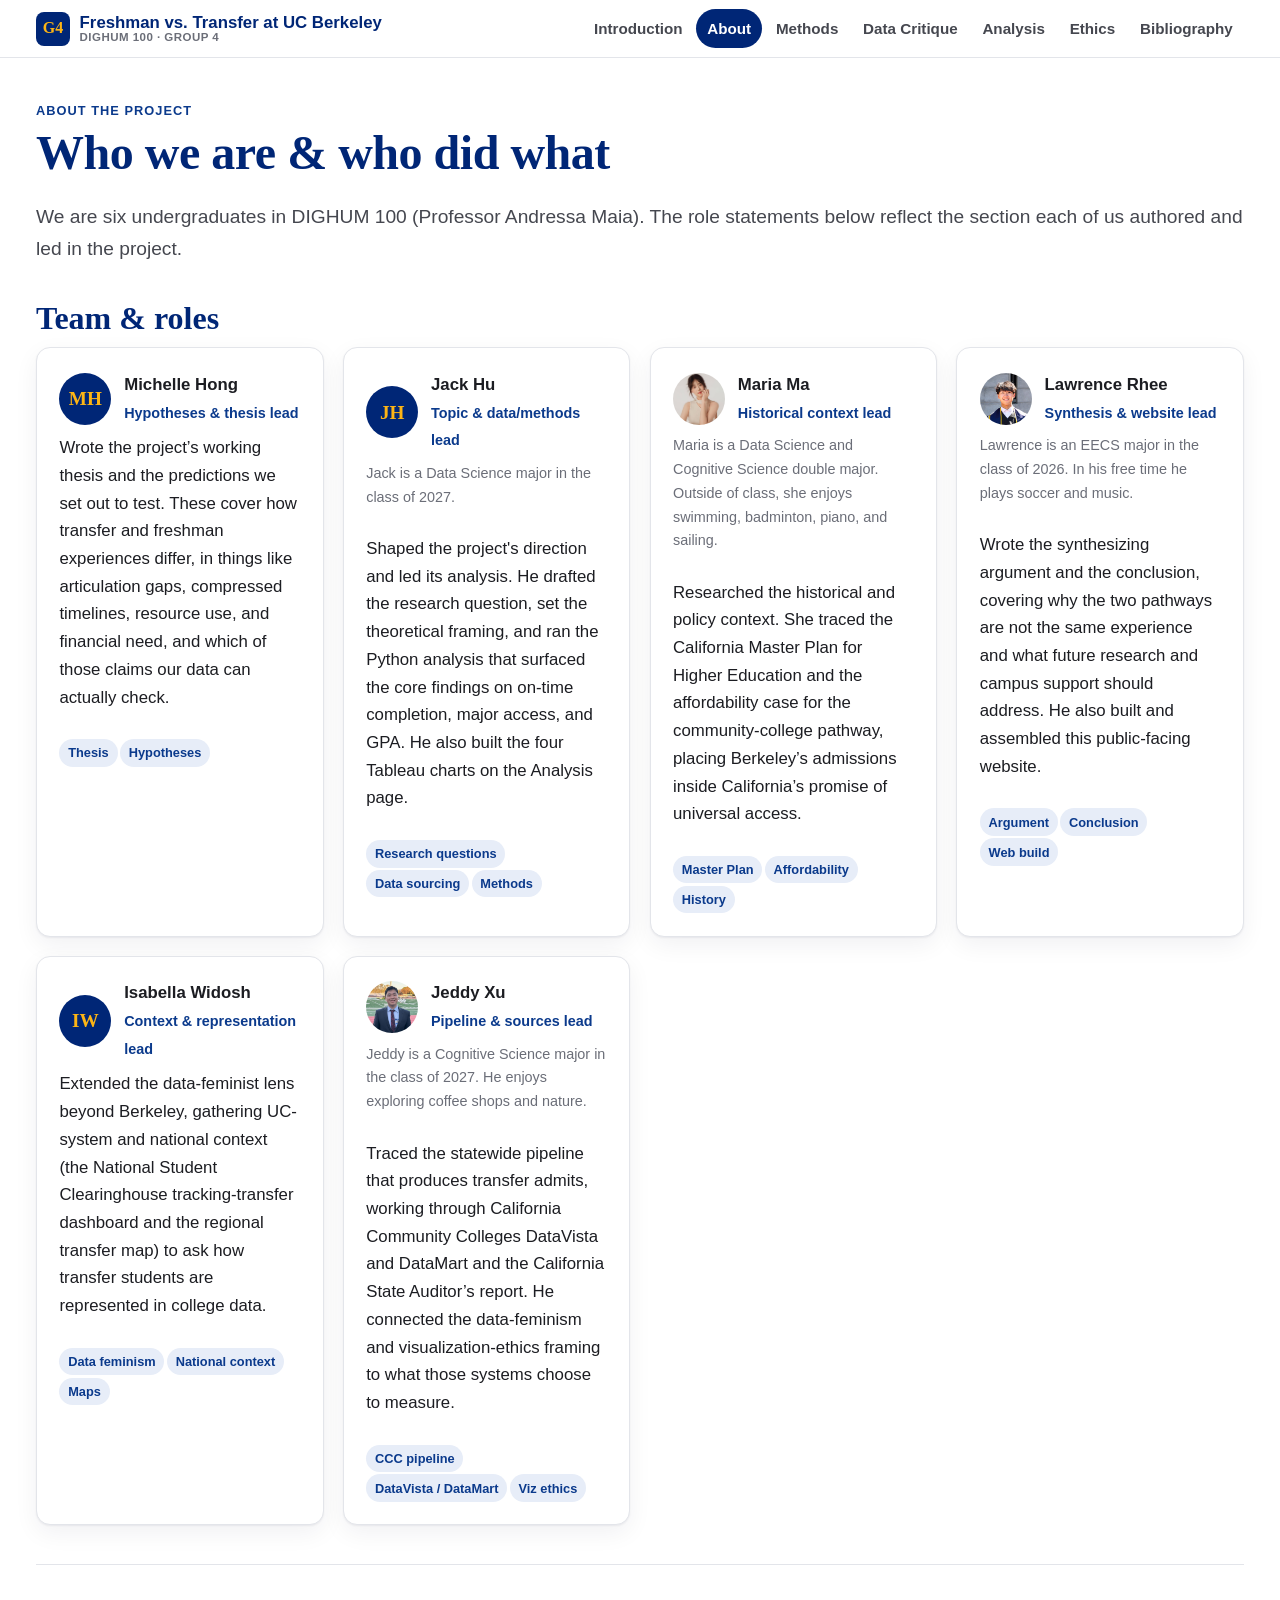
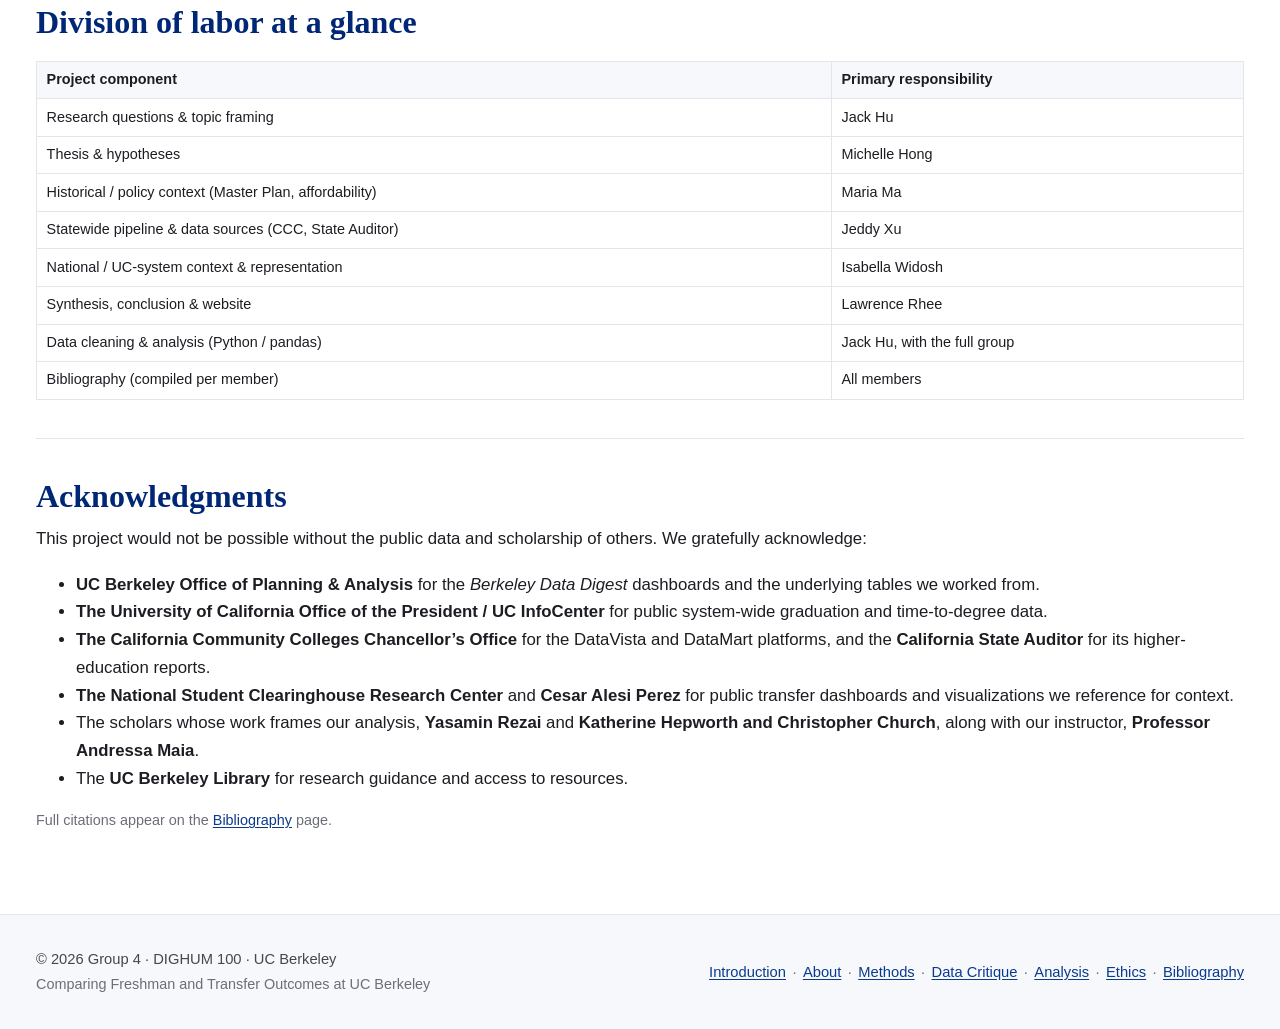
==== commit b08bdff8: "Merge branch 'main' of https://github.com/lawrencejrhee/dighum100-website" ====
--- a/about.html
+++ b/about.html
@@ -1,12 +1,15 @@
 <!DOCTYPE html>
 <html lang="en">
+
 <head>
   <meta charset="UTF-8" />
   <meta name="viewport" content="width=device-width, initial-scale=1.0" />
   <title>About · Freshman vs. Transfer Outcomes at UC Berkeley</title>
-  <meta name="description" content="Group 4 member bios, role statements, and acknowledgments for the DIGHUM 100 project on UC Berkeley freshman vs. transfer outcomes." />
+  <meta name="description"
+    content="Group 4 member bios, role statements, and acknowledgments for the DIGHUM 100 project on UC Berkeley freshman vs. transfer outcomes." />
   <link rel="stylesheet" href="assets/css/styles.css" />
 </head>
+
 <body>
   <a class="skip-link" href="#main">Skip to main content</a>
 
@@ -41,8 +44,8 @@
 
       <article class="card bio-card">
         <div class="bio-head"><span class="avatar" aria-hidden="true">MH</span>
-          <div><strong>Michelle Hong</strong><br><span class="role">Hypotheses &amp; thesis lead</span></div></div>
-        <p class="muted small">[Michelle is a ____ major in the class of ____. Add a sentence or two about your interests.]</p>
+          <div><strong>Michelle Hong</strong><br><span class="role">Hypotheses &amp; thesis lead</span></div>
+        </div>
         <p>Wrote the project’s working thesis and the predictions we set out to test. These cover how transfer
           and freshman experiences differ, in things like articulation gaps, compressed timelines, resource use,
           and financial need, and which of those claims our data can actually check.</p>
@@ -51,52 +54,64 @@
 
       <article class="card bio-card">
         <div class="bio-head"><span class="avatar" aria-hidden="true">JH</span>
-          <div><strong>Jack Hu</strong><br><span class="role">Topic &amp; data/methods lead</span></div></div>
-        <p class="muted small">[Jack is a ____ major in the class of ____. Add a sentence or two about your interests.]</p>
-        <p>Framed the research questions and led the data work. He pulled the underlying tables behind the
-          Berkeley Data Digest and UC InfoCenter dashboards and defined the metrics we compare (graduation rate,
-          time-to-degree, major distribution, and graduating GPA).</p>
-        <div><span class="tag">Research questions</span><span class="tag">Data sourcing</span><span class="tag">Methods</span></div>
+          <div><strong>Jack Hu</strong><br><span class="role">Topic &amp; data/methods lead</span></div>
+        </div>
+        <p class="muted small">Jack is a Data Science major in the class of 2027.</p>
+        <p>Shaped the project's direction and led its analysis. He drafted the research question, set the
+          theoretical framing, and ran the Python analysis that surfaced the core findings on on-time
+          completion, major access, and GPA. He also built the four Tableau charts on the Analysis page.</p>
+        <div><span class="tag">Research questions</span><span class="tag">Data sourcing</span><span
+            class="tag">Methods</span></div>
       </article>
 
       <article class="card bio-card">
         <div class="bio-head"><img class="avatar" src="assets/img/maria-ma.jpg" alt="Maria Ma" width="52" height="52" />
-          <div><strong>Maria Ma</strong><br><span class="role">Historical context lead</span></div></div>
-        <p class="muted small">Maria is a Data Science and Cognitive Science double major.</p>
+          <div><strong>Maria Ma</strong><br><span class="role">Historical context lead</span></div>
+        </div>
+        <p class="muted small">Maria is a Data Science and Cognitive Science double major. Outside of class, she enjoys swimming, badminton, piano, and sailing.</p>
         <p>Researched the historical and policy context. She traced the California Master Plan for Higher
           Education and the affordability case for the community-college pathway, placing Berkeley’s admissions
           inside California’s promise of universal access.</p>
-        <div><span class="tag">Master Plan</span><span class="tag">Affordability</span><span class="tag">History</span></div>
-      </article>
-
-      <article class="card bio-card">
-        <div class="bio-head"><img class="avatar" src="assets/img/lawrence-rhee.jpg" alt="Lawrence Rhee" width="52" height="52" />
-          <div><strong>Lawrence Rhee</strong><br><span class="role">Synthesis &amp; website lead</span></div></div>
-        <p class="muted small">Lawrence is an EECS major in the class of 2026. In his free time he plays soccer and music.</p>
+        <div><span class="tag">Master Plan</span><span class="tag">Affordability</span><span class="tag">History</span>
+        </div>
+      </article>
+
+      <article class="card bio-card">
+        <div class="bio-head"><img class="avatar" src="assets/img/lawrence-rhee.jpg" alt="Lawrence Rhee" width="52"
+            height="52" />
+          <div><strong>Lawrence Rhee</strong><br><span class="role">Synthesis &amp; website lead</span></div>
+        </div>
+        <p class="muted small">Lawrence is an EECS major in the class of 2026. In his free time he plays soccer and
+          music.</p>
         <p>Wrote the synthesizing argument and the conclusion, covering why the two pathways are not the same
           experience and what future research and campus support should address. He also built and assembled
           this public-facing website.</p>
-        <div><span class="tag">Argument</span><span class="tag">Conclusion</span><span class="tag">Web build</span></div>
+        <div><span class="tag">Argument</span><span class="tag">Conclusion</span><span class="tag">Web build</span>
+        </div>
       </article>
 
       <article class="card bio-card">
         <div class="bio-head"><span class="avatar" aria-hidden="true">IW</span>
-          <div><strong>Isabella Widosh</strong><br><span class="role">Context &amp; representation lead</span></div></div>
-        <p class="muted small">[Isabella is a ____ major in the class of ____. Add a sentence or two about your interests.]</p>
+          <div><strong>Isabella Widosh</strong><br><span class="role">Context &amp; representation lead</span></div>
+        </div>
         <p>Extended the data-feminist lens beyond Berkeley, gathering UC-system and national context (the
           National Student Clearinghouse tracking-transfer dashboard and the regional transfer map) to ask how
           transfer students are represented in college data.</p>
-        <div><span class="tag">Data feminism</span><span class="tag">National context</span><span class="tag">Maps</span></div>
+        <div><span class="tag">Data feminism</span><span class="tag">National context</span><span
+            class="tag">Maps</span></div>
       </article>
 
       <article class="card bio-card">
         <div class="bio-head"><img class="avatar" src="assets/img/jeddy-xu.jpg" alt="Jeddy Xu" width="52" height="52" />
-          <div><strong>Jeddy Xu</strong><br><span class="role">Pipeline &amp; sources lead</span></div></div>
-        <p class="muted small">Jeddy is a Cognitive Science major in the class of 2027. He enjoys exploring coffee shops and nature.</p>
+          <div><strong>Jeddy Xu</strong><br><span class="role">Pipeline &amp; sources lead</span></div>
+        </div>
+        <p class="muted small">Jeddy is a Cognitive Science major in the class of 2027. He enjoys exploring coffee shops
+          and nature.</p>
         <p>Traced the statewide pipeline that produces transfer admits, working through California Community
           Colleges DataVista and DataMart and the California State Auditor’s report. He connected the
           data-feminism and visualization-ethics framing to what those systems choose to measure.</p>
-        <div><span class="tag">CCC pipeline</span><span class="tag">DataVista / DataMart</span><span class="tag">Viz ethics</span></div>
+        <div><span class="tag">CCC pipeline</span><span class="tag">DataVista / DataMart</span><span class="tag">Viz
+            ethics</span></div>
       </article>
 
     </div>
@@ -106,19 +121,48 @@
     <div class="prose-wide">
       <h2>Division of labor at a glance</h2>
       <div class="table-scroll">
-      <table class="tbl">
-        <thead><tr><th>Project component</th><th>Primary responsibility</th></tr></thead>
-        <tbody>
-          <tr><td>Research questions &amp; topic framing</td><td>Jack Hu</td></tr>
-          <tr><td>Thesis &amp; hypotheses</td><td>Michelle Hong</td></tr>
-          <tr><td>Historical / policy context (Master Plan, affordability)</td><td>Maria Ma</td></tr>
-          <tr><td>Statewide pipeline &amp; data sources (CCC, State Auditor)</td><td>Jeddy Xu</td></tr>
-          <tr><td>National / UC-system context &amp; representation</td><td>Isabella Widosh</td></tr>
-          <tr><td>Synthesis, conclusion &amp; website</td><td>Lawrence Rhee</td></tr>
-          <tr><td>Data cleaning &amp; analysis (Python / pandas)</td><td>Jack Hu, with the full group</td></tr>
-          <tr><td>Bibliography (compiled per member)</td><td>All members</td></tr>
-        </tbody>
-      </table>
+        <table class="tbl">
+          <thead>
+            <tr>
+              <th>Project component</th>
+              <th>Primary responsibility</th>
+            </tr>
+          </thead>
+          <tbody>
+            <tr>
+              <td>Research questions &amp; topic framing</td>
+              <td>Jack Hu</td>
+            </tr>
+            <tr>
+              <td>Thesis &amp; hypotheses</td>
+              <td>Michelle Hong</td>
+            </tr>
+            <tr>
+              <td>Historical / policy context (Master Plan, affordability)</td>
+              <td>Maria Ma</td>
+            </tr>
+            <tr>
+              <td>Statewide pipeline &amp; data sources (CCC, State Auditor)</td>
+              <td>Jeddy Xu</td>
+            </tr>
+            <tr>
+              <td>National / UC-system context &amp; representation</td>
+              <td>Isabella Widosh</td>
+            </tr>
+            <tr>
+              <td>Synthesis, conclusion &amp; website</td>
+              <td>Lawrence Rhee</td>
+            </tr>
+            <tr>
+              <td>Data cleaning &amp; analysis (Python / pandas)</td>
+              <td>Jack Hu, with the full group</td>
+            </tr>
+            <tr>
+              <td>Bibliography (compiled per member)</td>
+              <td>All members</td>
+            </tr>
+          </tbody>
+        </table>
       </div>
     </div>
 
@@ -139,7 +183,8 @@
           for public transfer dashboards and visualizations we reference for context.</li>
         <li>The scholars whose work frames our analysis, <strong>Yasamin Rezai</strong> and
           <strong>Katherine Hepworth and Christopher Church</strong>, along with our instructor,
-          <strong>Professor Andressa Maia</strong>.</li>
+          <strong>Professor Andressa Maia</strong>.
+        </li>
         <li>The <strong>UC Berkeley Library</strong> for research guidance and access to resources.</li>
       </ul>
       <p class="muted small">Full citations appear on the <a href="bibliography.html">Bibliography</a> page.</p>
@@ -150,11 +195,19 @@
   <footer class="site-footer">
     <div class="footer-inner">
       <div>© 2026 Group 4 · DIGHUM 100 · UC Berkeley<br>
-        <span class="muted small">Comparing Freshman and Transfer Outcomes at UC Berkeley</span></div>
+        <span class="muted small">Comparing Freshman and Transfer Outcomes at UC Berkeley</span>
+      </div>
       <nav aria-label="Footer">
-        <a href="index.html">Introduction</a><span class="footer-sep" aria-hidden="true">·</span><a href="about.html">About</a><span class="footer-sep" aria-hidden="true">·</span><a href="methods.html">Methods</a><span class="footer-sep" aria-hidden="true">·</span><a href="data-critique.html">Data Critique</a><span class="footer-sep" aria-hidden="true">·</span><a href="analysis.html">Analysis</a><span class="footer-sep" aria-hidden="true">·</span><a href="ethics.html">Ethics</a><span class="footer-sep" aria-hidden="true">·</span><a href="bibliography.html">Bibliography</a>
+        <a href="index.html">Introduction</a><span class="footer-sep" aria-hidden="true">·</span><a
+          href="about.html">About</a><span class="footer-sep" aria-hidden="true">·</span><a
+          href="methods.html">Methods</a><span class="footer-sep" aria-hidden="true">·</span><a
+          href="data-critique.html">Data Critique</a><span class="footer-sep" aria-hidden="true">·</span><a
+          href="analysis.html">Analysis</a><span class="footer-sep" aria-hidden="true">·</span><a
+          href="ethics.html">Ethics</a><span class="footer-sep" aria-hidden="true">·</span><a
+          href="bibliography.html">Bibliography</a>
       </nav>
     </div>
   </footer>
 </body>
-</html>
+
+</html>
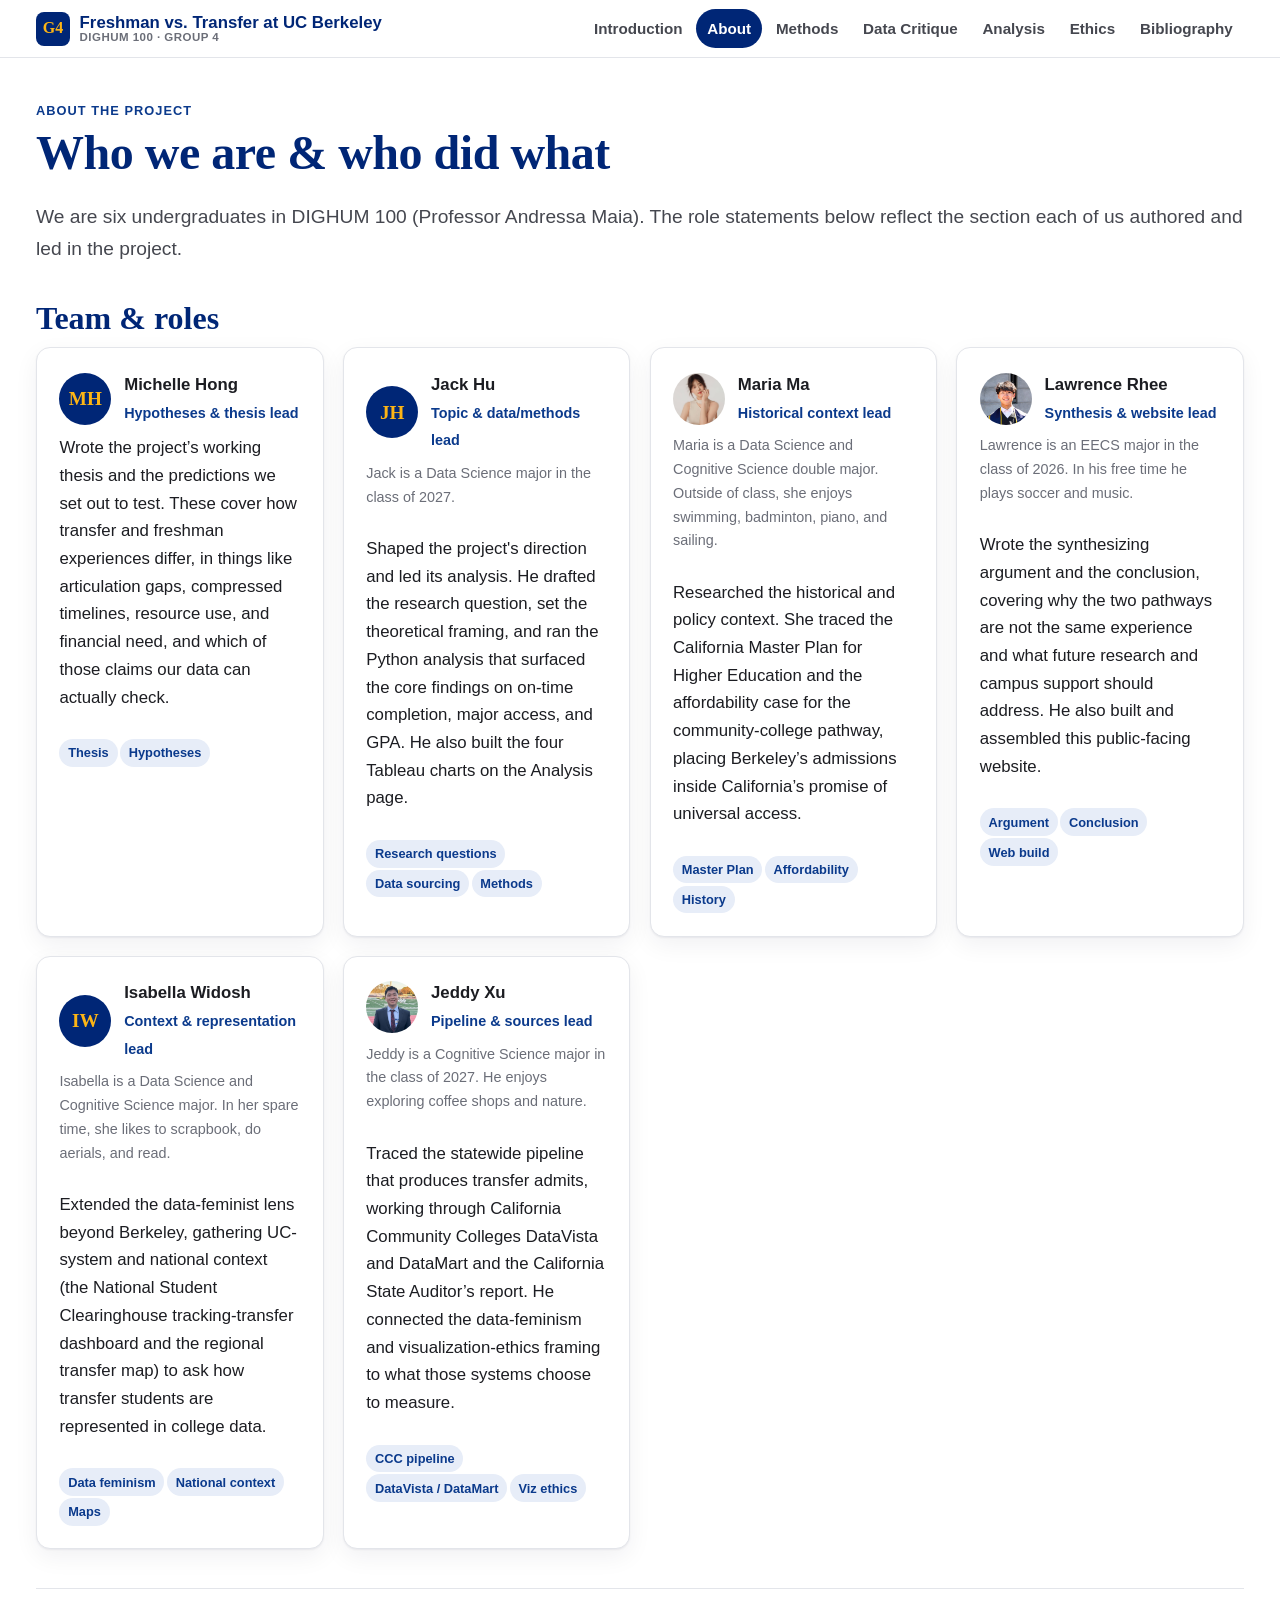
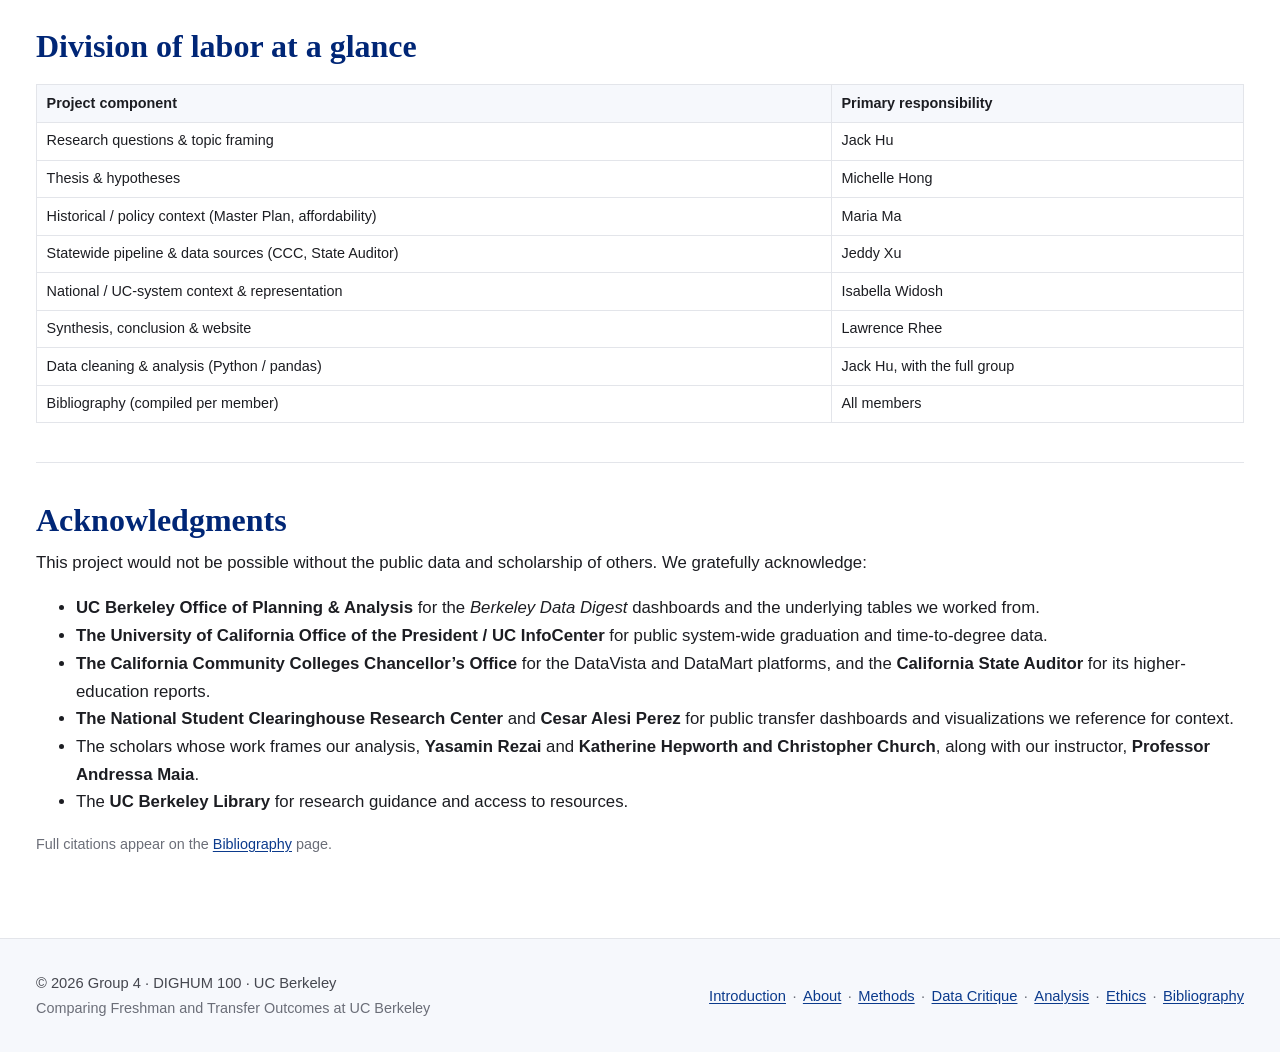
==== commit e4ee205e: "added Bella's bio" ====
--- a/about.html
+++ b/about.html
@@ -94,6 +94,7 @@
         <div class="bio-head"><span class="avatar" aria-hidden="true">IW</span>
           <div><strong>Isabella Widosh</strong><br><span class="role">Context &amp; representation lead</span></div>
         </div>
+        <p class="muted small">Isabella is a Data Science and Cognitive Science major. In her spare time, she likes to scrapbook, do aerials, and read.</p>
         <p>Extended the data-feminist lens beyond Berkeley, gathering UC-system and national context (the
           National Student Clearinghouse tracking-transfer dashboard and the regional transfer map) to ask how
           transfer students are represented in college data.</p>
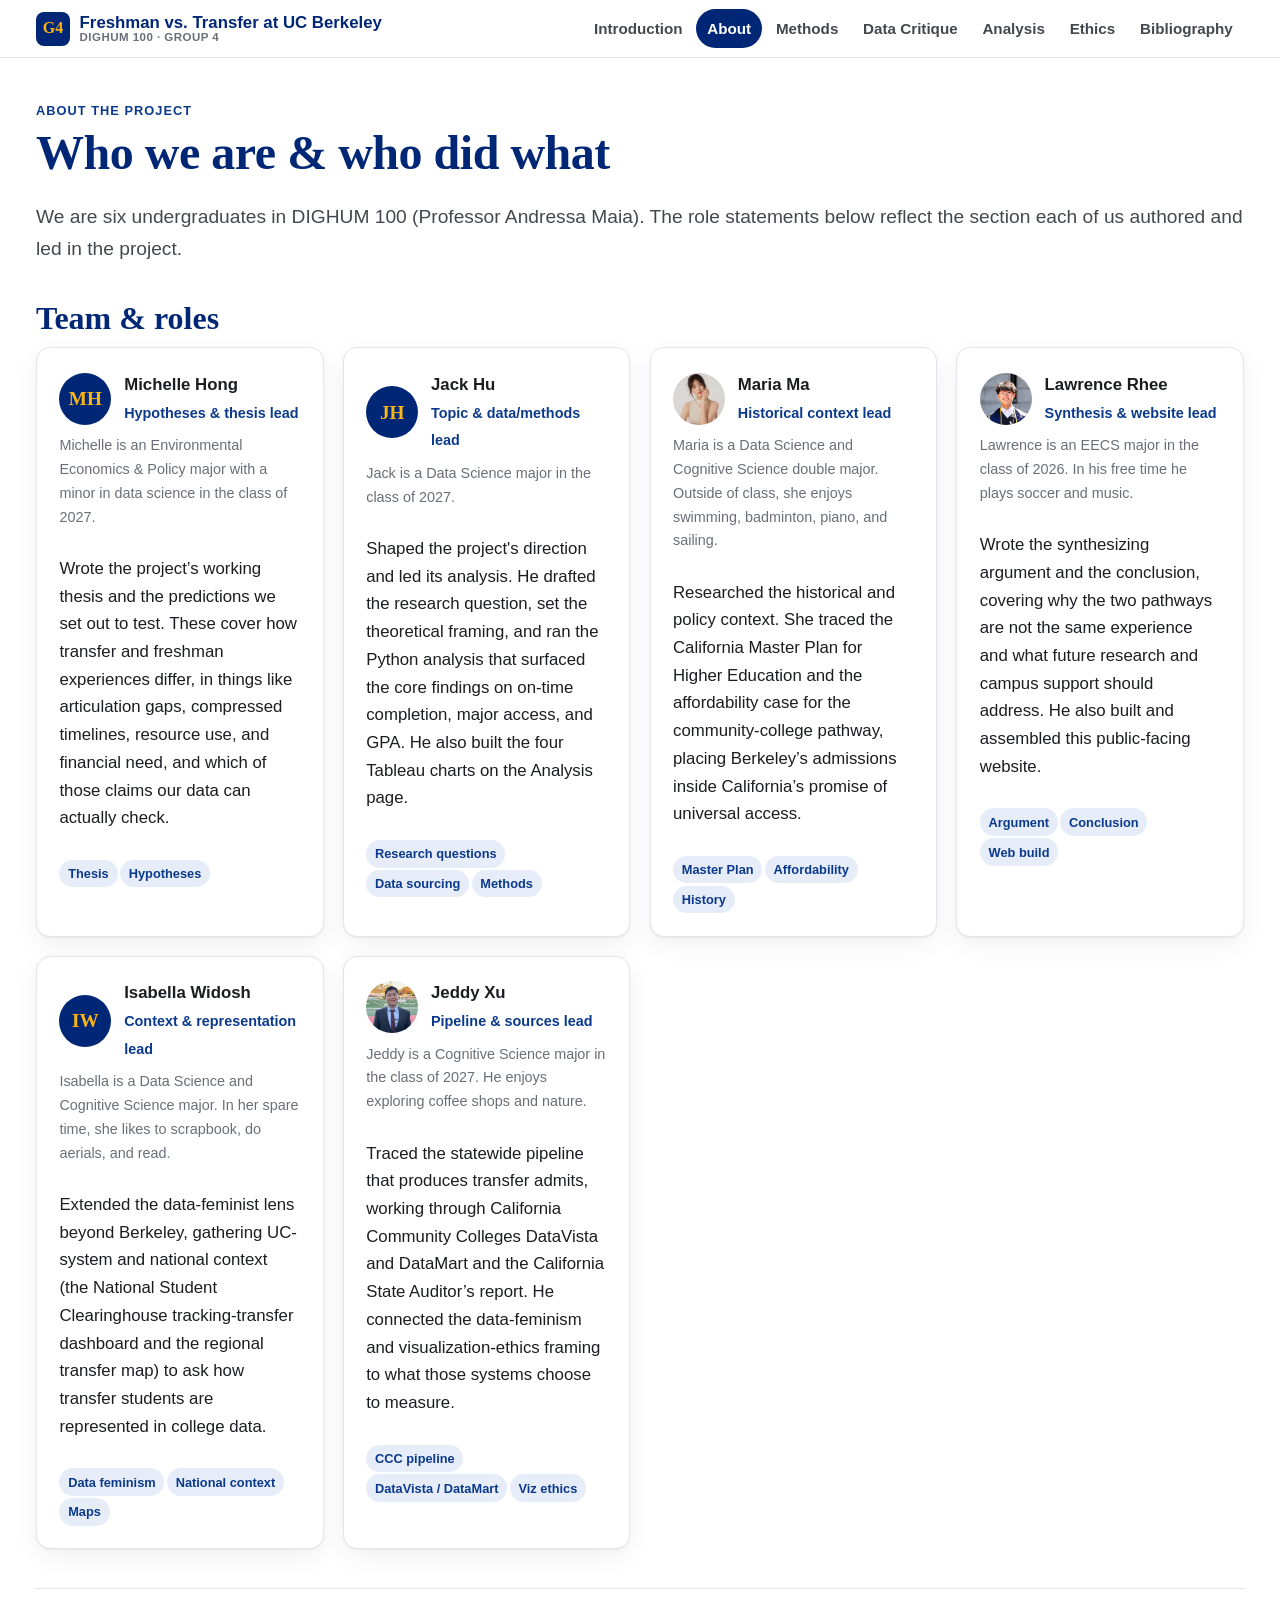
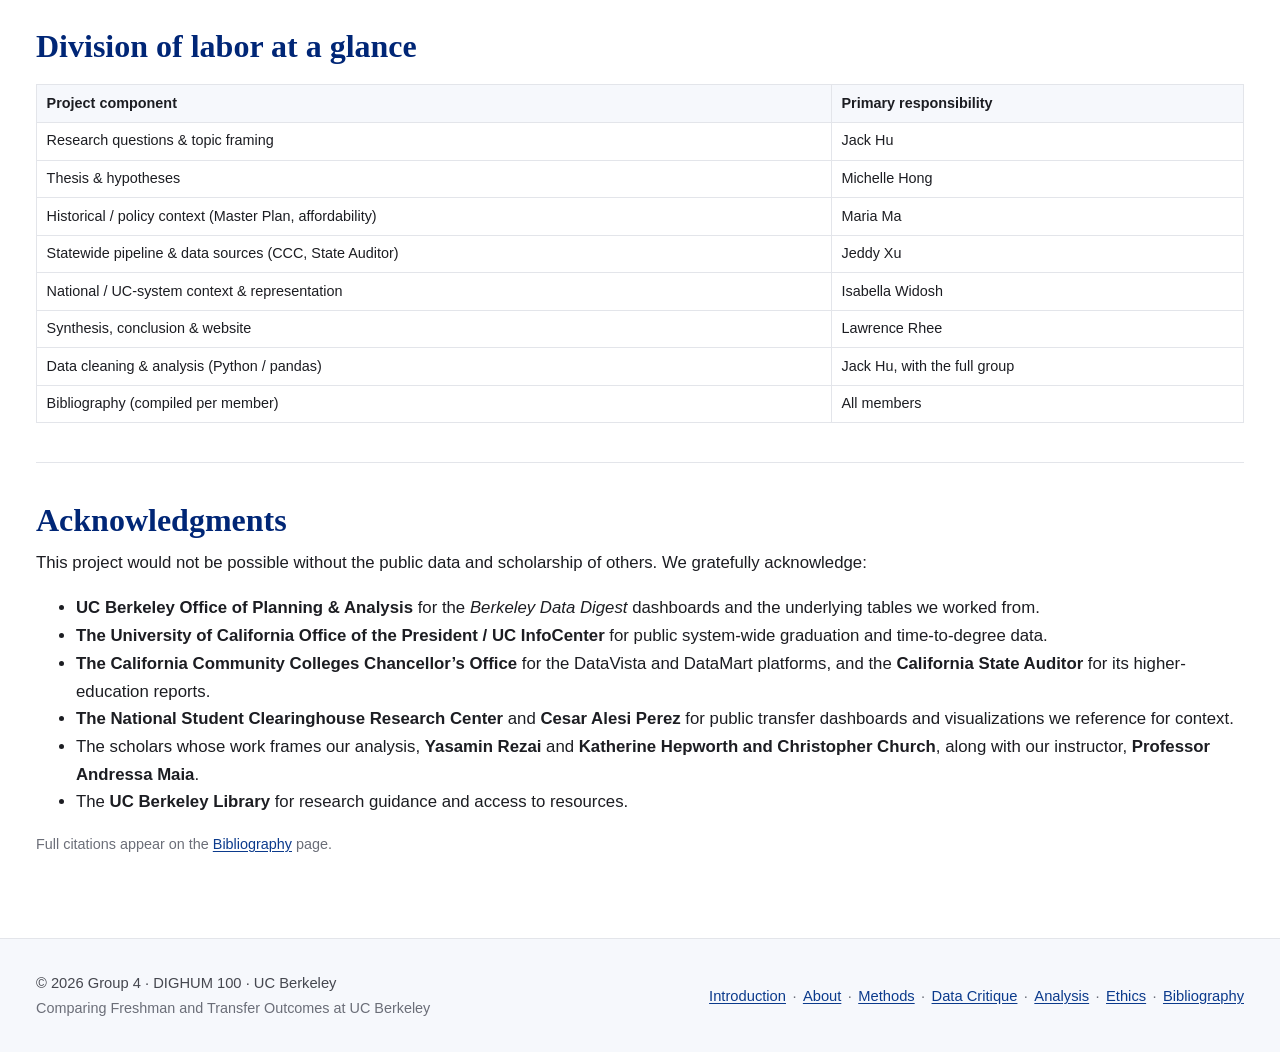
==== commit 94f6ce5f: "add Michelle about section" ====
--- a/about.html
+++ b/about.html
@@ -46,6 +46,9 @@
         <div class="bio-head"><span class="avatar" aria-hidden="true">MH</span>
           <div><strong>Michelle Hong</strong><br><span class="role">Hypotheses &amp; thesis lead</span></div>
         </div>
+        <p class="muted small"> Michelle is an Environmental Economics & Policy major with a minor in data science in
+          the class
+          of 2027.</p>
         <p>Wrote the project’s working thesis and the predictions we set out to test. These cover how transfer
           and freshman experiences differ, in things like articulation gaps, compressed timelines, resource use,
           and financial need, and which of those claims our data can actually check.</p>
@@ -68,7 +71,8 @@
         <div class="bio-head"><img class="avatar" src="assets/img/maria-ma.jpg" alt="Maria Ma" width="52" height="52" />
           <div><strong>Maria Ma</strong><br><span class="role">Historical context lead</span></div>
         </div>
-        <p class="muted small">Maria is a Data Science and Cognitive Science double major. Outside of class, she enjoys swimming, badminton, piano, and sailing.</p>
+        <p class="muted small">Maria is a Data Science and Cognitive Science double major. Outside of class, she enjoys
+          swimming, badminton, piano, and sailing.</p>
         <p>Researched the historical and policy context. She traced the California Master Plan for Higher
           Education and the affordability case for the community-college pathway, placing Berkeley’s admissions
           inside California’s promise of universal access.</p>
@@ -94,7 +98,8 @@
         <div class="bio-head"><span class="avatar" aria-hidden="true">IW</span>
           <div><strong>Isabella Widosh</strong><br><span class="role">Context &amp; representation lead</span></div>
         </div>
-        <p class="muted small">Isabella is a Data Science and Cognitive Science major. In her spare time, she likes to scrapbook, do aerials, and read.</p>
+        <p class="muted small">Isabella is a Data Science and Cognitive Science major. In her spare time, she likes to
+          scrapbook, do aerials, and read.</p>
         <p>Extended the data-feminist lens beyond Berkeley, gathering UC-system and national context (the
           National Student Clearinghouse tracking-transfer dashboard and the regional transfer map) to ask how
           transfer students are represented in college data.</p>
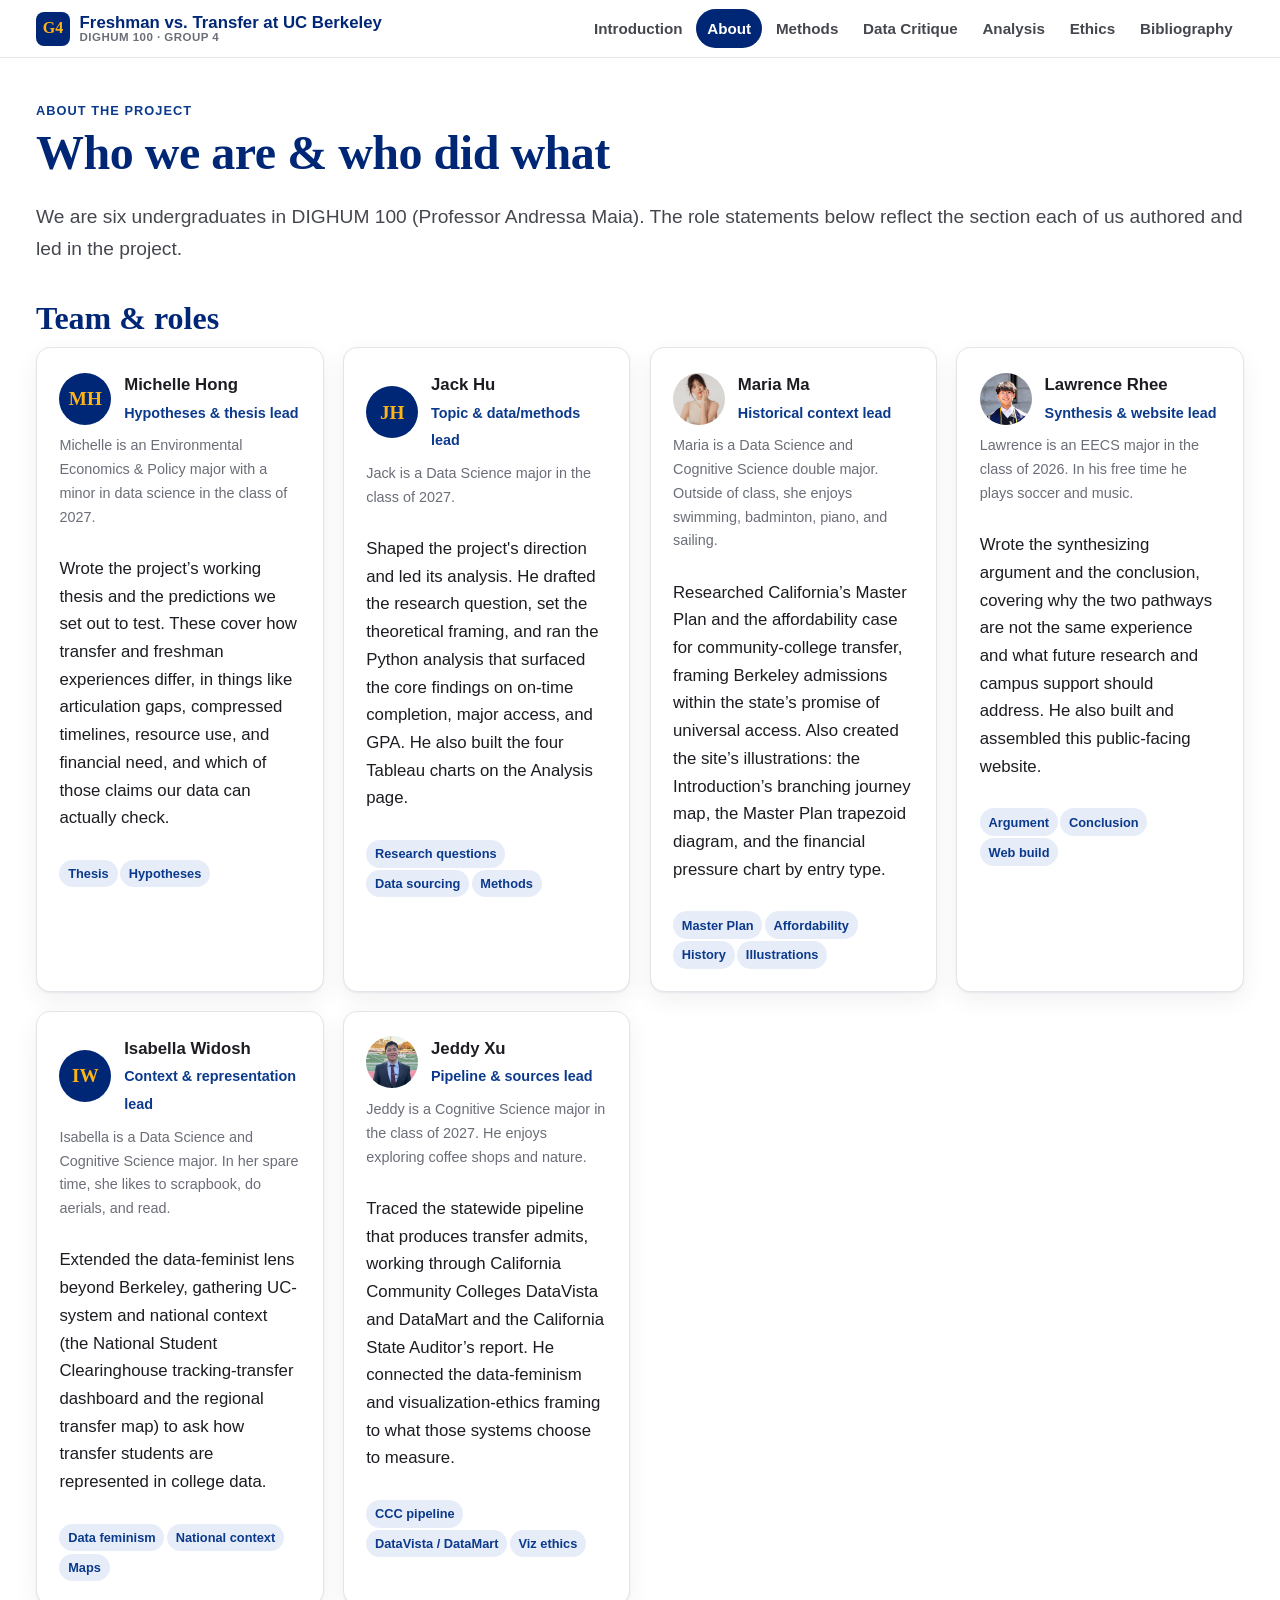
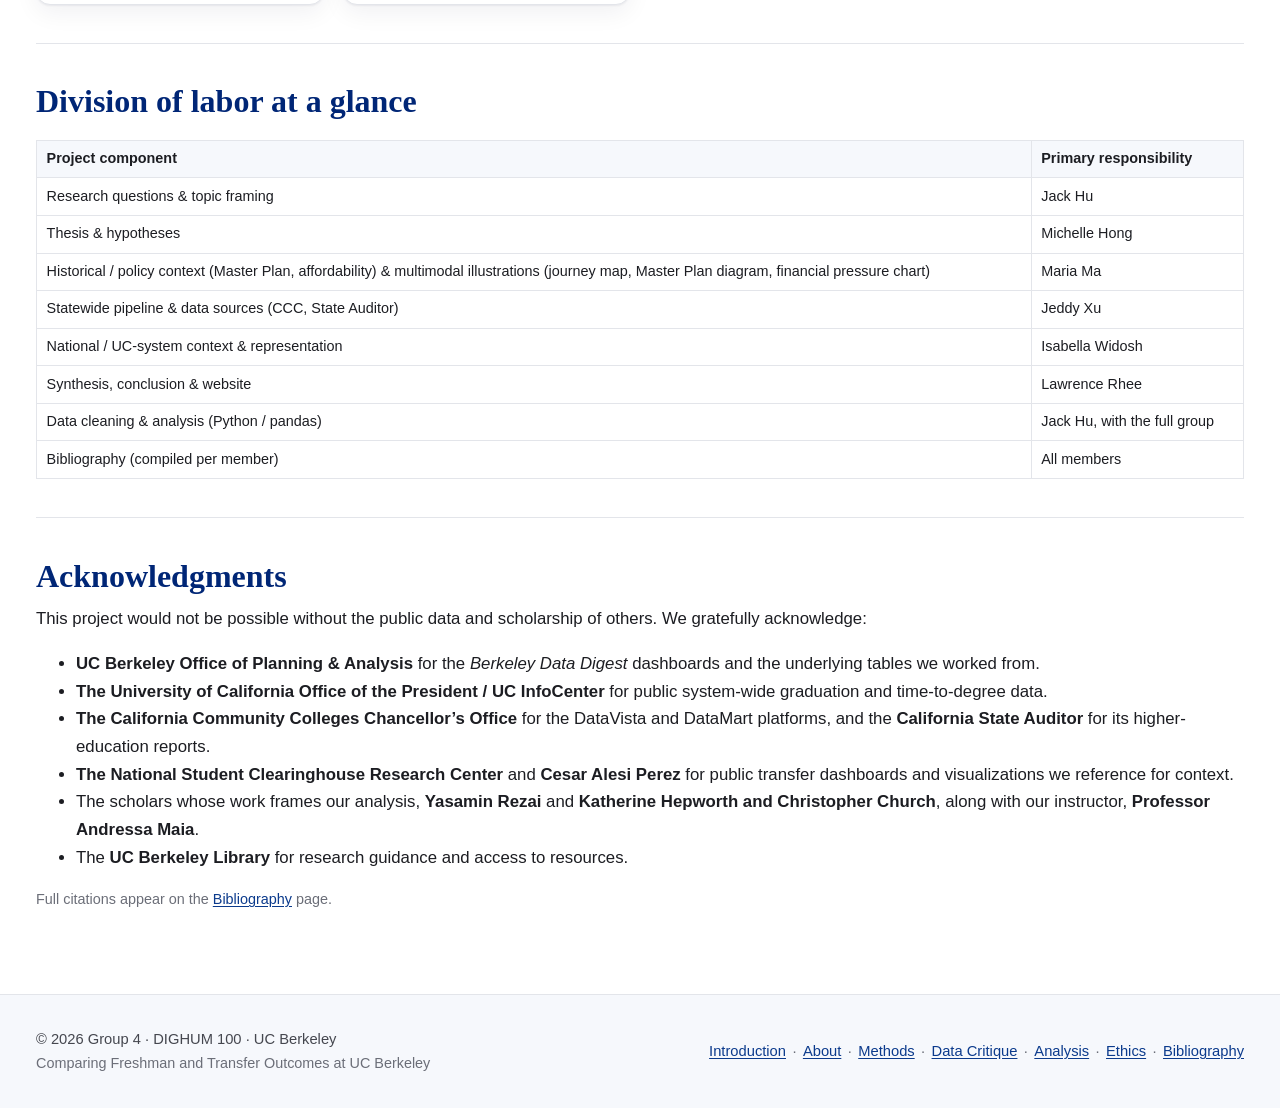
==== commit 48fa6698: "Credit Maria's illustration work in bio and division of labor" ====
--- a/about.html
+++ b/about.html
@@ -73,10 +73,11 @@
         </div>
         <p class="muted small">Maria is a Data Science and Cognitive Science double major. Outside of class, she enjoys
           swimming, badminton, piano, and sailing.</p>
-        <p>Researched the historical and policy context. She traced the California Master Plan for Higher
-          Education and the affordability case for the community-college pathway, placing Berkeley’s admissions
-          inside California’s promise of universal access.</p>
-        <div><span class="tag">Master Plan</span><span class="tag">Affordability</span><span class="tag">History</span>
+        <p>Researched California’s Master Plan and the affordability case for community-college transfer,
+          framing Berkeley admissions within the state’s promise of universal access. Also created the site’s
+          illustrations: the Introduction’s branching journey map, the Master Plan trapezoid diagram, and the
+          financial pressure chart by entry type.</p>
+        <div><span class="tag">Master Plan</span><span class="tag">Affordability</span><span class="tag">History</span><span class="tag">Illustrations</span>
         </div>
       </article>
 
@@ -144,7 +145,8 @@
               <td>Michelle Hong</td>
             </tr>
             <tr>
-              <td>Historical / policy context (Master Plan, affordability)</td>
+              <td>Historical / policy context (Master Plan, affordability) &amp; multimodal illustrations
+                (journey map, Master Plan diagram, financial pressure chart)</td>
               <td>Maria Ma</td>
             </tr>
             <tr>
